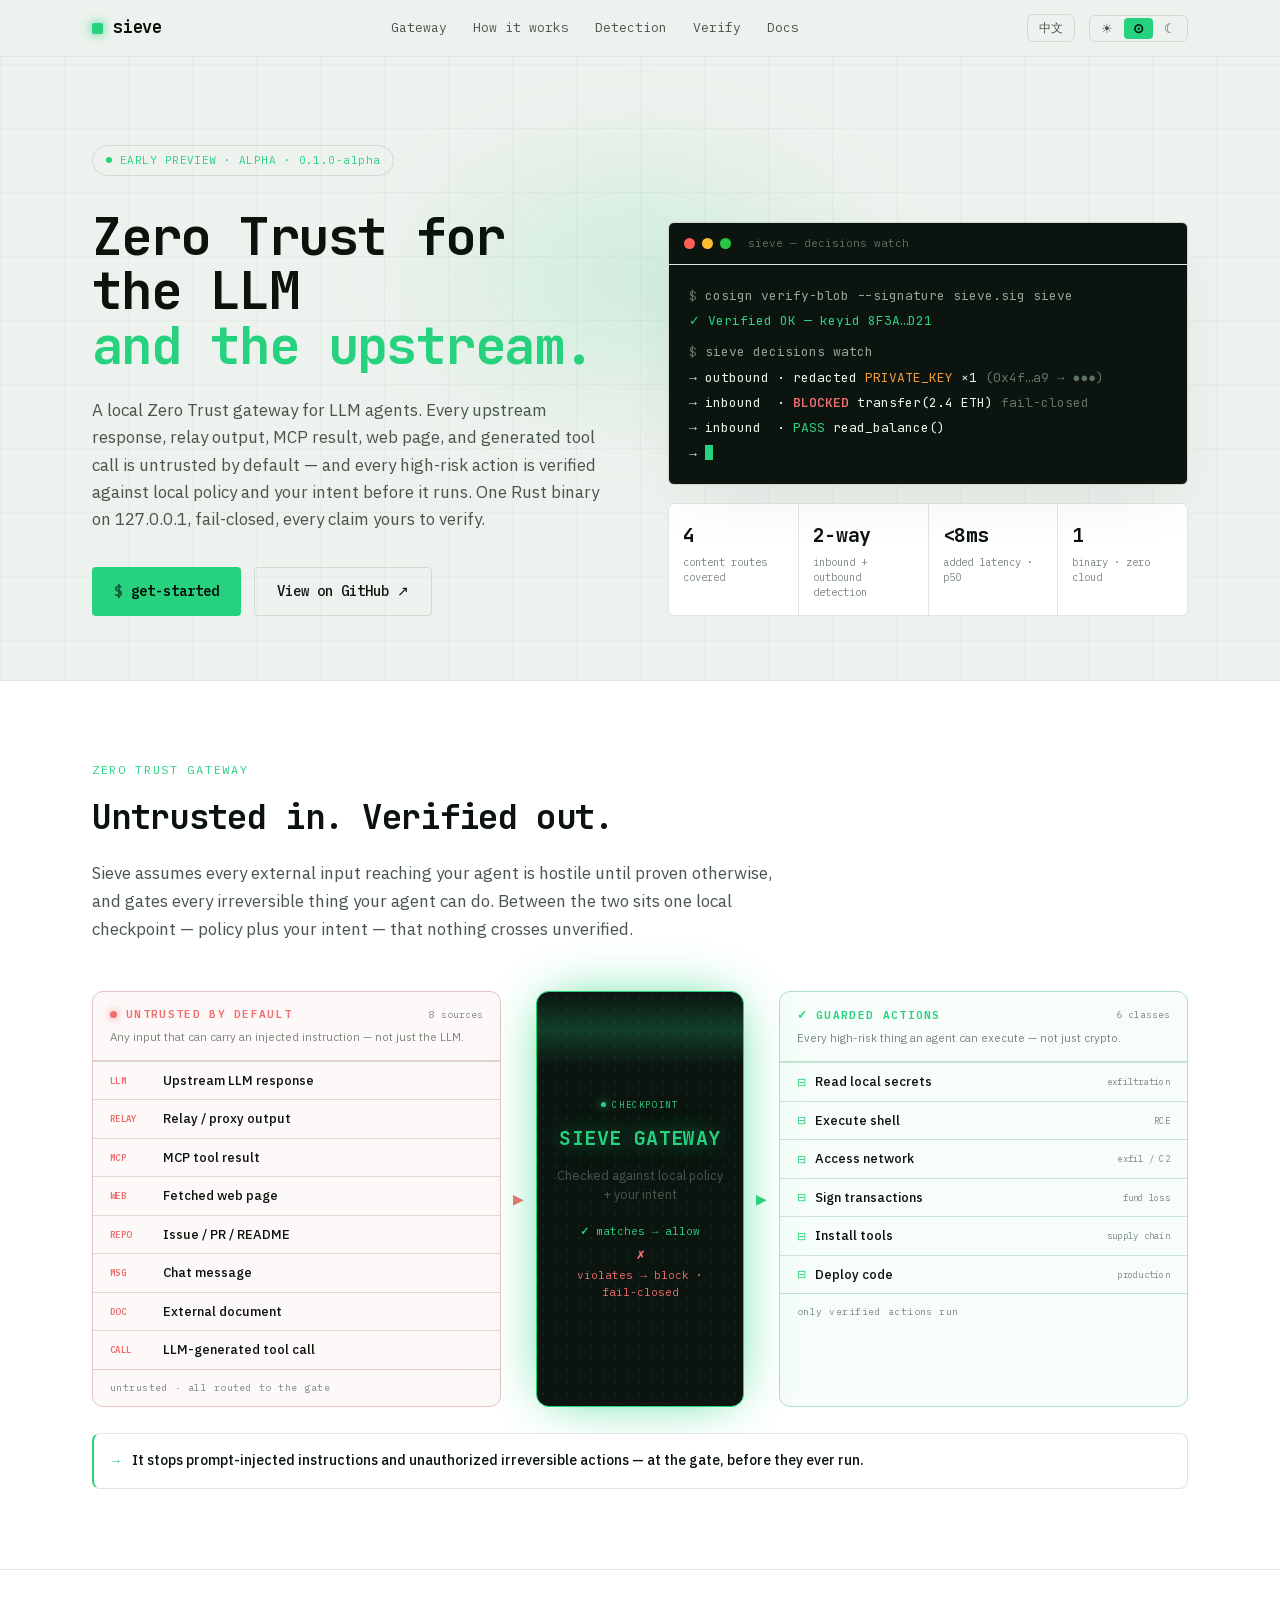
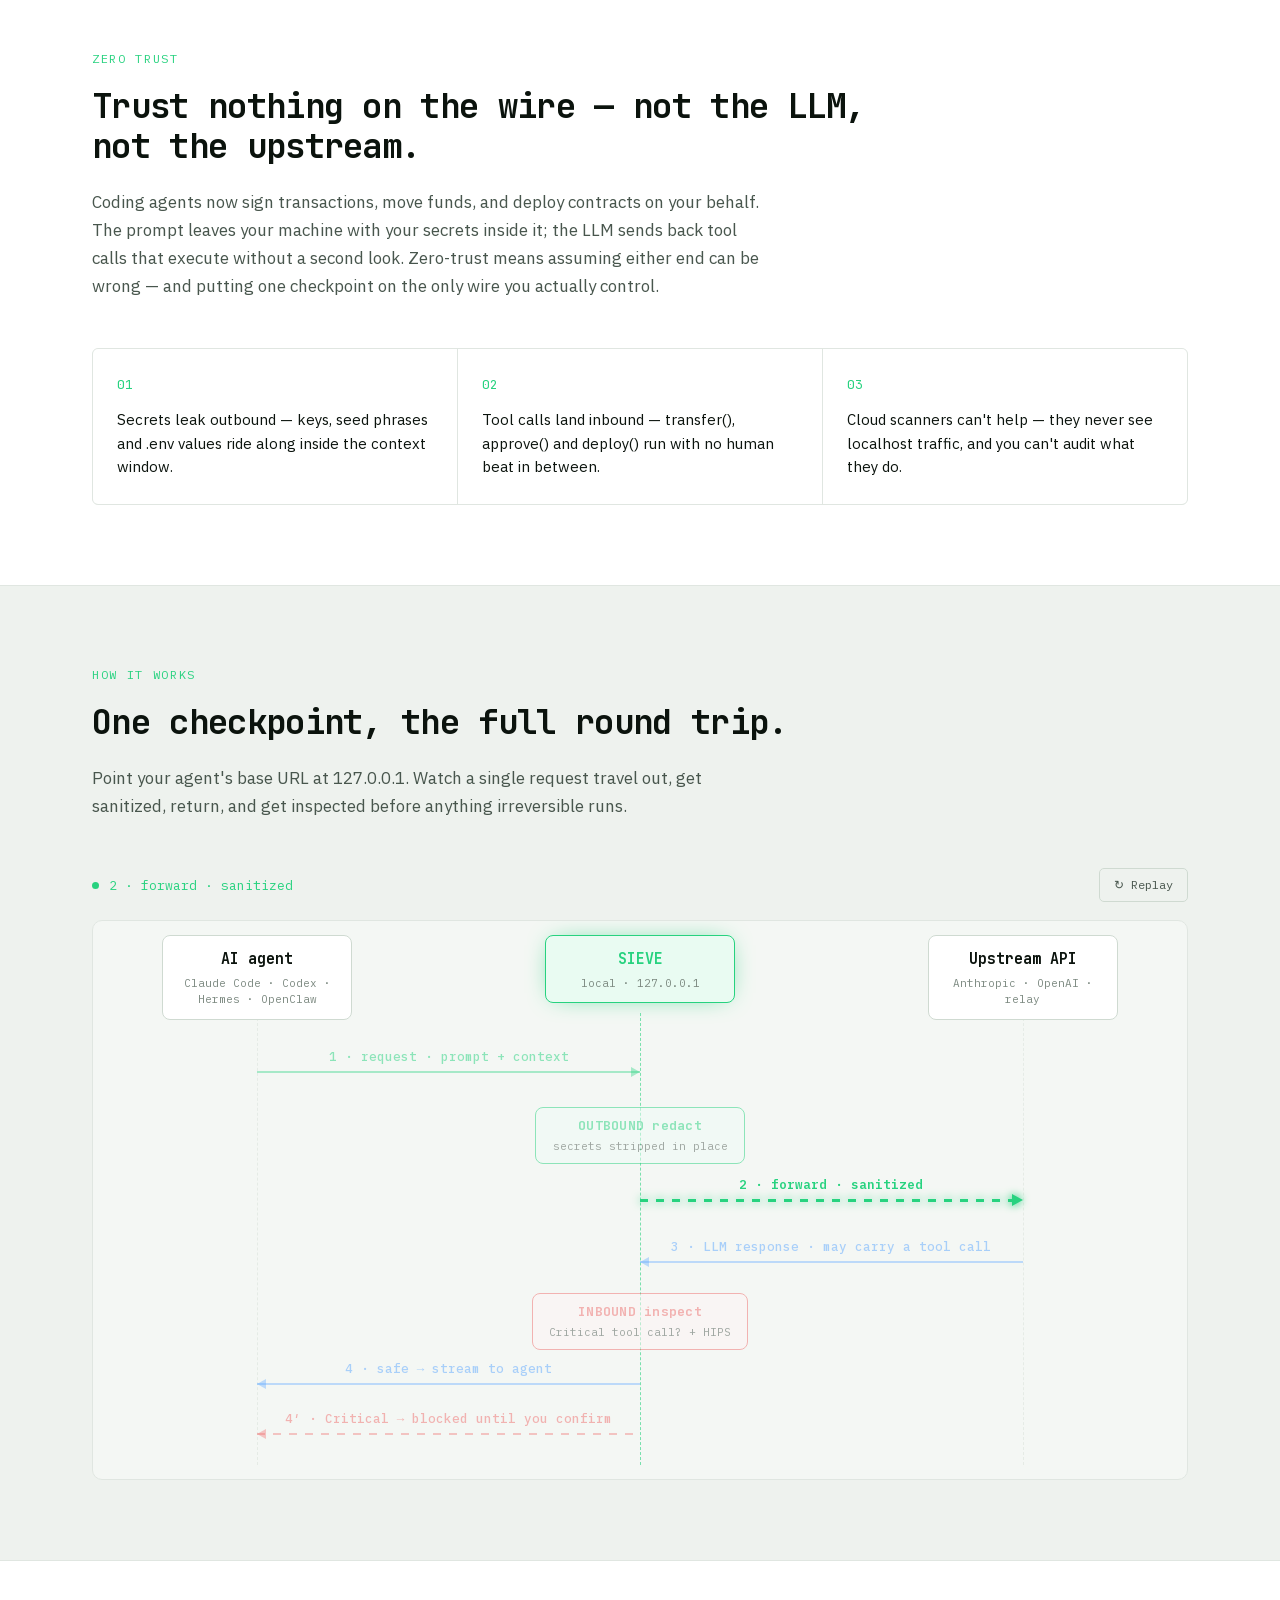
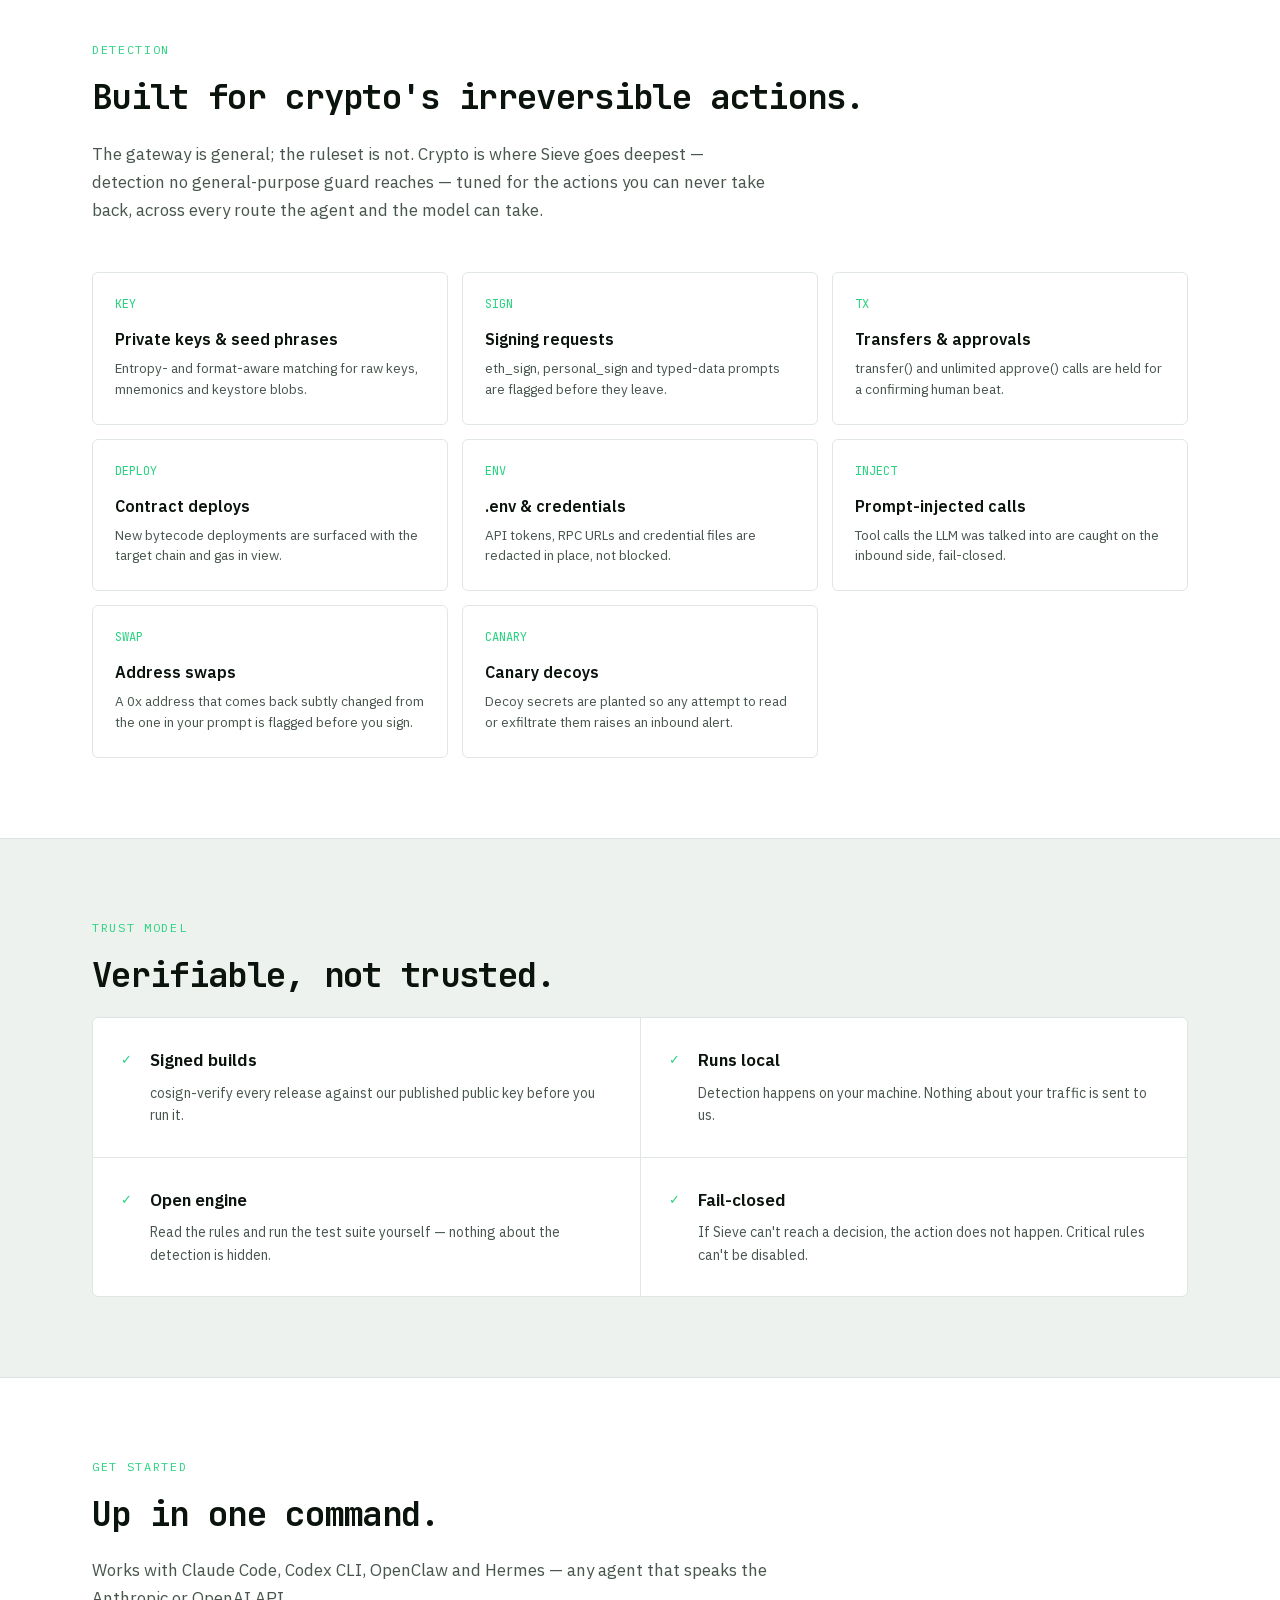
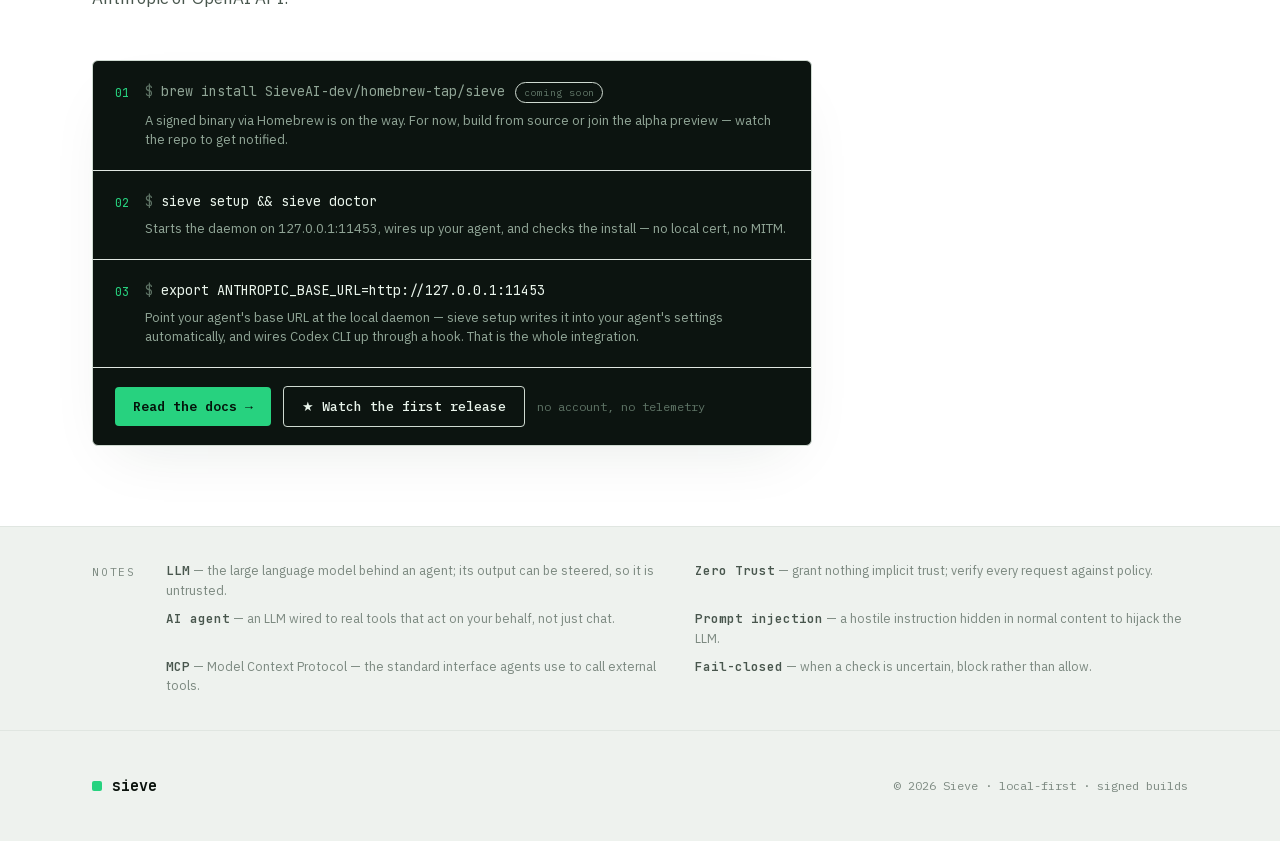
==== src/index.html @ 26414b7c "feat(seo): M1 bilingual split — en at /, zh-Hans under /zh/, hreflang cross-links - src/index.html +" ====
<!DOCTYPE html>
<html lang="en" data-theme="system" data-lang="en" data-accent="green">
<head>
  <meta charset="utf-8">
  <meta name="viewport" content="width=device-width, initial-scale=1">
  <title>Sieve — Local Security Proxy for AI Coding Agents (Claude Code, Codex)</title>
  <meta name="description" content="A local-first security gateway for Claude Code and OpenAI-compatible coding agents. One Rust binary on 127.0.0.1: private keys and seed phrases redacted outbound, dangerous tool calls blocked inbound. Fail-closed, zero cloud, open engine.">
  <link rel="canonical" href="https://sieveai.dev/">

  <!-- anti-flash: set data-theme from localStorage before CSS paints -->
  <script>
    (function () {
      try {
        var d = document.documentElement;
        d.classList.add('js');
        var th = localStorage.getItem('sieve.theme') || 'system';
        d.setAttribute('data-theme', th);
      } catch (e) { /* keep markup defaults */ }
    })();
  </script>

  <!-- Open Graph / Twitter -->
  <meta property="og:type" content="website">
  <meta property="og:site_name" content="Sieve">
  <meta property="og:url" content="https://sieveai.dev/">
  <meta property="og:title" content="Sieve — Local Security Proxy for AI Coding Agents (Claude Code, Codex)">
  <meta property="og:description" content="A local-first security gateway for Claude Code and OpenAI-compatible coding agents. One Rust binary on 127.0.0.1: private keys and seed phrases redacted outbound, dangerous tool calls blocked inbound. Fail-closed, zero cloud, open engine.">
  <meta property="og:image" content="https://sieveai.dev/assets/og.png">
  <meta property="og:image:width" content="1200">
  <meta property="og:image:height" content="630">
  <meta name="twitter:card" content="summary_large_image">

  <script type="application/ld+json">
  {
    "@context": "https://schema.org",
    "@graph": [
      {
        "@type": "SoftwareApplication",
        "name": "Sieve",
        "url": "https://sieveai.dev/",
        "operatingSystem": "macOS",
        "applicationCategory": "SecurityApplication",
        "offers": { "@type": "Offer", "price": "0", "priceCurrency": "USD" },
        "downloadUrl": "https://github.com/SieveAI-dev/sieve",
        "softwareHelp": { "@type": "CreativeWork", "url": "https://sieveai.dev/docs.html" },
        "description": "Local-first security proxy for AI coding agents: secrets redacted outbound, dangerous tool calls intercepted inbound, fail-closed.",
        "author": { "@type": "Person", "name": "Doskey Lee" }
      },
      { "@type": "WebSite", "name": "Sieve", "url": "https://sieveai.dev/" }
    ]
  }
  </script>

  <link rel="icon" href="/favicon.ico" sizes="48x48">
  <link rel="icon" type="image/svg+xml" href="/assets/favicon.svg">
  <link rel="apple-touch-icon" href="/assets/apple-touch-icon.png">
  <link rel="stylesheet" href="/assets/style.css">
  <script defer src="/assets/app.js"></script>
</head>
<body>
  <div class="bg-grid"></div>

  <div class="page" id="top">

    <!-- ============ HEADER ============ -->
    <header class="site-header">
      <div class="site-header__inner">
        <a class="brand" href="/">
          <span class="brand__dot"></span>sieve
        </a>
        <button class="nav-toggle" type="button" aria-label="Menu" aria-expanded="false">≡</button>
        <nav class="site-nav">
          <a href="#gateway"><span class="lang-en">Gateway</span><span class="lang-zh">零信任网关</span></a>
          <a href="#how"><span class="lang-en">How it works</span><span class="lang-zh">工作原理</span></a>
          <a href="#detect"><span class="lang-en">Detection</span><span class="lang-zh">检测能力</span></a>
          <a href="#verify"><span class="lang-en">Verify</span><span class="lang-zh">可验证</span></a>
          <a href="/docs.html"><span class="lang-en">Docs</span><span class="lang-zh">文档</span></a>
        </nav>
        <div class="header-right">
          <a class="lang-switch" href="/zh/" hreflang="zh-Hans" lang="zh-Hans">中文</a>
          <div data-controls></div>
        </div>
      </div>
    </header>

    <main>

      <!-- ============ HERO ============ -->
      <section class="hero">
        <div class="hero__glow"></div>

        <div class="badge">
          <span class="badge__dot"></span>
          <span class="lang-en">EARLY PREVIEW · ALPHA · 0.1.0-alpha</span>
          <span class="lang-zh">早期预览 · ALPHA · 0.1.0-alpha</span>
        </div>

        <div class="hero__main">
          <div class="hero__body">
            <h1 class="hero__title">
              <span class="lang-en">Zero Trust for the LLM<br><span class="hero__title-accent">and the upstream.</span></span>
              <span class="lang-zh">对大模型、上游，<br><span class="hero__title-accent">零信任。</span></span>
            </h1>

            <p class="hero__sub">
              <span class="lang-en">A local Zero Trust gateway for LLM agents. Every upstream response, relay output, MCP result, web page, and generated tool call is untrusted by default — and every high-risk action is verified against local policy and your intent before it runs. One Rust binary on 127.0.0.1, fail-closed, every claim yours to verify.</span>
              <span class="lang-zh">面向 LLM Agent 的本地零信任安全网关。任何来自上游 LLM、Relay、MCP、网页、Issue、聊天消息、README 或大模型生成的 Tool Call，默认都不可信；在 Agent 执行任何高危动作之前，先在本地按策略与你的意图验证。一个运行在 127.0.0.1 上的 Rust 单二进制，fail-closed，每一条声明你都能自己验证。</span>
            </p>

            <div class="cta-row">
              <a class="btn btn--primary" href="#start">
                <span class="btn__sigil">$</span>
                <span class="lang-en">get-started</span><span class="lang-zh">开始使用</span>
              </a>
              <a class="btn btn--ghost" href="https://github.com/SieveAI-dev/sieve">
                <span class="lang-en">View on GitHub ↗</span><span class="lang-zh">在 GitHub 查看 ↗</span>
              </a>
            </div>
          </div>

          <!-- RIGHT COLUMN: terminal + stats -->
          <div class="hero__aside">
            <!-- terminal proof -->
            <div class="terminal">
              <div class="terminal__bar">
                <span class="terminal__dot terminal__dot--r"></span>
                <span class="terminal__dot terminal__dot--y"></span>
                <span class="terminal__dot terminal__dot--g"></span>
                <span class="terminal__title">sieve — decisions watch</span>
              </div>
              <div class="terminal__body">
                <div><span class="t-prompt">$</span> cosign verify-blob --signature sieve.sig sieve</div>
                <div class="t-ok">✓ Verified OK — keyid 8F3A…D21</div>
                <div class="t-gap"><span class="t-prompt">$</span> sieve decisions watch</div>
                <div class="t-line">→ outbound · redacted <span class="t-warn">PRIVATE_KEY</span> ×1 <span class="t-dim">(0x4f…a9 → ●●●)</span></div>
                <div class="t-line">→ inbound&nbsp; · <span class="t-block">BLOCKED</span> transfer(2.4 ETH) <span class="t-dim">fail-closed</span></div>
                <div class="t-line">→ inbound&nbsp; · <span class="t-pass">PASS</span> read_balance()</div>
                <div class="t-line">→ <span class="cursor"></span></div>
              </div>
            </div>

            <!-- stat strip -->
            <div class="stats">
              <div class="stat">
                <div class="stat__v">4</div>
                <div class="stat__l"><span class="lang-en">content routes covered</span><span class="lang-zh">对等覆盖的内容路由</span></div>
              </div>
              <div class="stat">
                <div class="stat__v">2-way</div>
                <div class="stat__l"><span class="lang-en">inbound + outbound detection</span><span class="lang-zh">入站 + 出站双向检测</span></div>
              </div>
              <div class="stat">
                <div class="stat__v">&lt;8ms</div>
                <div class="stat__l"><span class="lang-en">added latency · p50</span><span class="lang-zh">新增延迟 · p50</span></div>
              </div>
              <div class="stat">
                <div class="stat__v">1</div>
                <div class="stat__l"><span class="lang-en">binary · zero cloud</span><span class="lang-zh">个二进制 · 零云端</span></div>
              </div>
            </div>
          </div>
        </div>
      </section>

      <!-- ============ ZERO TRUST GATEWAY ============ -->
      <section class="section section--alt" id="gateway">
        <div class="section__inner">
          <div class="kicker reveal"><span class="lang-en">ZERO TRUST GATEWAY</span><span class="lang-zh">零信任网关</span></div>
          <h2 class="h2 reveal">
            <span class="lang-en">Untrusted in. Verified out.</span>
            <span class="lang-zh">不可信进，验证后出。</span>
          </h2>
          <p class="section__lead reveal">
            <span class="lang-en">Sieve assumes every external input reaching your agent is hostile until proven otherwise, and gates every irreversible thing your agent can do. Between the two sits one local checkpoint — policy plus your intent — that nothing crosses unverified.</span>
            <span class="lang-zh">Sieve 默认抵达 Agent 的每一个外部输入都是敌意的，直到被证明无害；并为 Agent 能做的每一件不可逆的事设置闸门。两者之间，只有一个本地检查点——策略加你的意图——任何东西未经验证都无法通过。</span>
          </p>

          <!-- CONVERGING PIPELINE: untrusted sources ▶ the gate ▶ guarded actions -->
          <div class="pipe reveal">

            <!-- ① UNTRUSTED INPUTS -->
            <div class="pipe-col pipe-col--in">
              <div class="pipe-col__head">
                <div class="pipe-col__title">
                  <span class="pipe-col__dot"></span>
                  <span class="pipe-col__label"><span class="lang-en">Untrusted by default</span><span class="lang-zh">默认不可信</span></span>
                  <span class="pipe-col__count"><span class="lang-en">8 sources</span><span class="lang-zh">8 类来源</span></span>
                </div>
                <div class="pipe-col__hint"><span class="lang-en">Any input that can carry an injected instruction — not just the LLM.</span><span class="lang-zh">任何可能夹带注入指令的输入——不止是大模型。</span></div>
              </div>
              <div class="pipe-row"><span class="pipe-row__c">LLM</span><span class="pipe-row__t"><span class="lang-en">Upstream LLM response</span><span class="lang-zh">上游 LLM 响应</span></span></div>
              <div class="pipe-row"><span class="pipe-row__c">RELAY</span><span class="pipe-row__t"><span class="lang-en">Relay / proxy output</span><span class="lang-zh">Relay / 中转输出</span></span></div>
              <div class="pipe-row"><span class="pipe-row__c">MCP</span><span class="pipe-row__t"><span class="lang-en">MCP tool result</span><span class="lang-zh">MCP 工具结果</span></span></div>
              <div class="pipe-row"><span class="pipe-row__c">WEB</span><span class="pipe-row__t"><span class="lang-en">Fetched web page</span><span class="lang-zh">抓取的网页</span></span></div>
              <div class="pipe-row"><span class="pipe-row__c">REPO</span><span class="pipe-row__t"><span class="lang-en">Issue / PR / README</span><span class="lang-zh">Issue / PR / README</span></span></div>
              <div class="pipe-row"><span class="pipe-row__c">MSG</span><span class="pipe-row__t"><span class="lang-en">Chat message</span><span class="lang-zh">聊天消息</span></span></div>
              <div class="pipe-row"><span class="pipe-row__c">DOC</span><span class="pipe-row__t"><span class="lang-en">External document</span><span class="lang-zh">外部文档</span></span></div>
              <div class="pipe-row"><span class="pipe-row__c">CALL</span><span class="pipe-row__t"><span class="lang-en">LLM-generated tool call</span><span class="lang-zh">大模型生成的 Tool Call</span></span></div>
              <div class="pipe-col__flow pipe-col__flow--in"><span class="lang-en">untrusted · all routed to the gate</span><span class="lang-zh">默认不可信 · 全部送入网关</span></div>
            </div>

            <!-- ARROW (in → gate) -->
            <div class="pipe-arrow pipe-arrow--in" aria-hidden="true">▶</div>

            <!-- THE GATE -->
            <div class="pipe-gate">
              <div class="pipe-gate__dots" aria-hidden="true"></div>
              <div class="pipe-gate__scan" aria-hidden="true"></div>
              <div class="pipe-gate__inner">
                <div class="pipe-gate__checkpoint"><span class="pipe-gate__cp-dot"></span>CHECKPOINT</div>
                <div class="pipe-gate__name"><span class="lang-en">SIEVE GATEWAY</span><span class="lang-zh">SIEVE 网关</span></div>
                <div class="pipe-gate__mech"><span class="lang-en">Checked against local policy + your intent</span><span class="lang-zh">按本地策略 + 你的意图逐项校验</span></div>
                <div class="pipe-gate__verdicts">
                  <span class="pipe-gate__allow"><span class="pipe-gate__mark">✓</span><span class="lang-en">matches → allow</span><span class="lang-zh">符合 → 放行</span></span>
                  <span class="pipe-gate__block"><span class="pipe-gate__mark">✗</span><span class="lang-en">violates → block · <span style="white-space:nowrap">fail-closed</span></span><span class="lang-zh">违背 → 阻断 · <span style="white-space:nowrap">fail-closed</span></span></span>
                </div>
              </div>
            </div>

            <!-- ARROW (gate → out) -->
            <div class="pipe-arrow pipe-arrow--out" aria-hidden="true">▶</div>

            <!-- ② GUARDED ACTIONS -->
            <div class="pipe-col pipe-col--out">
              <div class="pipe-col__head">
                <div class="pipe-col__title">
                  <span class="pipe-col__check">✓</span>
                  <span class="pipe-col__label"><span class="lang-en">Guarded actions</span><span class="lang-zh">受守护的执行</span></span>
                  <span class="pipe-col__count"><span class="lang-en">6 classes</span><span class="lang-zh">6 类动作</span></span>
                </div>
                <div class="pipe-col__hint"><span class="lang-en">Every high-risk thing an agent can execute — not just crypto.</span><span class="lang-zh">Agent 能执行的一切高危动作——不止 crypto。</span></div>
              </div>
              <div class="pipe-row pipe-row--act"><span class="pipe-row__t"><span class="pipe-row__i">⊟</span><span class="lang-en">Read local secrets</span><span class="lang-zh">读取本地密钥</span></span><span class="pipe-row__r"><span class="lang-en">exfiltration</span><span class="lang-zh">数据外泄</span></span></div>
              <div class="pipe-row pipe-row--act"><span class="pipe-row__t"><span class="pipe-row__i">⊟</span><span class="lang-en">Execute shell</span><span class="lang-zh">执行 Shell</span></span><span class="pipe-row__r">RCE</span></div>
              <div class="pipe-row pipe-row--act"><span class="pipe-row__t"><span class="pipe-row__i">⊟</span><span class="lang-en">Access network</span><span class="lang-zh">访问网络</span></span><span class="pipe-row__r"><span class="lang-en">exfil / C2</span><span class="lang-zh">外泄 / C2</span></span></div>
              <div class="pipe-row pipe-row--act"><span class="pipe-row__t"><span class="pipe-row__i">⊟</span><span class="lang-en">Sign transactions</span><span class="lang-zh">签名交易</span></span><span class="pipe-row__r"><span class="lang-en">fund loss</span><span class="lang-zh">资金损失</span></span></div>
              <div class="pipe-row pipe-row--act"><span class="pipe-row__t"><span class="pipe-row__i">⊟</span><span class="lang-en">Install tools</span><span class="lang-zh">安装工具</span></span><span class="pipe-row__r"><span class="lang-en">supply chain</span><span class="lang-zh">供应链</span></span></div>
              <div class="pipe-row pipe-row--act"><span class="pipe-row__t"><span class="pipe-row__i">⊟</span><span class="lang-en">Deploy code</span><span class="lang-zh">部署代码</span></span><span class="pipe-row__r"><span class="lang-en">production</span><span class="lang-zh">生产环境</span></span></div>
              <div class="pipe-col__flow pipe-col__flow--out"><span class="lang-en">only verified actions run</span><span class="lang-zh">仅放行已验证的动作</span></div>
            </div>

          </div>

          <!-- PROBLEM SOLVED -->
          <div class="pipe-problem reveal">
            <span class="pipe-problem__sigil">→</span>
            <span class="pipe-problem__t"><span class="lang-en">It stops prompt-injected instructions and unauthorized irreversible actions — at the gate, before they ever run.</span><span class="lang-zh">在门口拦下被注入的指令与未经许可的不可逆操作——赶在它们执行之前。</span></span>
          </div>
        </div>
      </section>

      <!-- ============ PROBLEM ============ -->
      <section class="section section--alt">
        <div class="section__inner">
          <div class="kicker reveal"><span class="lang-en">ZERO TRUST</span><span class="lang-zh">零信任</span></div>
          <h2 class="h2 reveal">
            <span class="lang-en">Trust nothing on the wire — not the LLM, not the upstream.</span>
            <span class="lang-zh">链路上谁都不信——不信大模型，也不信上游。</span>
          </h2>
          <p class="section__lead reveal">
            <span class="lang-en">Coding agents now sign transactions, move funds, and deploy contracts on your behalf. The prompt leaves your machine with your secrets inside it; the LLM sends back tool calls that execute without a second look. Zero-trust means assuming either end can be wrong — and putting one checkpoint on the only wire you actually control.</span>
            <span class="lang-zh">编码 agent 如今会代替你签名交易、转移资金、部署合约。提示词带着你的密钥离开本机；大模型把工具调用发回来，未经第二眼便执行。零信任，意味着假设两端都可能出错——并在你唯一真正掌控的那条链路上，设一个检查点。</span>
          </p>
          <div class="grid-3 reveal">
            <div class="prob">
              <div class="prob__n">01</div>
              <div class="prob__t"><span class="lang-en">Secrets leak outbound — keys, seed phrases and .env values ride along inside the context window.</span><span class="lang-zh">密钥随出站泄漏——私钥、助记词、.env 值都夹在上下文窗口里一起发出。</span></div>
            </div>
            <div class="prob">
              <div class="prob__n">02</div>
              <div class="prob__t"><span class="lang-en">Tool calls land inbound — transfer(), approve() and deploy() run with no human beat in between.</span><span class="lang-zh">工具调用随入站落地——transfer()、approve()、deploy() 中间没有任何人为停顿便执行。</span></div>
            </div>
            <div class="prob">
              <div class="prob__n">03</div>
              <div class="prob__t"><span class="lang-en">Cloud scanners can't help — they never see localhost traffic, and you can't audit what they do.</span><span class="lang-zh">云端扫描器帮不上——它们看不到 localhost 流量，你也无法审计它们做了什么。</span></div>
            </div>
          </div>
        </div>
      </section>

      <!-- ============ HOW IT WORKS — interactive diagram ============ -->
      <section class="section" id="how">
        <div class="section__inner">
          <div class="kicker reveal"><span class="lang-en">HOW IT WORKS</span><span class="lang-zh">工作原理</span></div>
          <h2 class="h2 reveal">
            <span class="lang-en">One checkpoint, the full round trip.</span>
            <span class="lang-zh">一个检查点，完整往返。</span>
          </h2>
          <p class="section__lead reveal">
            <span class="lang-en">Point your agent's base URL at 127.0.0.1. Watch a single request travel out, get sanitized, return, and get inspected before anything irreversible runs.</span>
            <span class="lang-zh">把 agent 的 base URL 指向 127.0.0.1。看一次请求如何出站、被净化、返回，并在任何不可逆操作执行前被检查。</span>
          </p>
          <div class="reveal" data-how-diagram></div>
        </div>
      </section>

      <!-- ============ DETECTION ============ -->
      <section class="section section--alt" id="detect">
        <div class="section__inner">
          <div class="kicker reveal"><span class="lang-en">DETECTION</span><span class="lang-zh">检测能力</span></div>
          <h2 class="h2 reveal">
            <span class="lang-en">Built for crypto's irreversible actions.</span>
            <span class="lang-zh">为加密世界中不可逆的操作而生。</span>
          </h2>
          <p class="section__lead reveal">
            <span class="lang-en">The gateway is general; the ruleset is not. Crypto is where Sieve goes deepest — detection no general-purpose guard reaches — tuned for the actions you can never take back, across every route the agent and the model can take.</span>
            <span class="lang-zh">网关是通用的，规则集却不是。Crypto 是 Sieve 下探最深的地方——通用防护无法企及的检测——专为那些永远无法收回的操作而调校，并在 agent 与模型往来的每一条路由上对等覆盖。</span>
          </p>
          <div class="cards-3">
            <div class="detect reveal">
              <div class="detect__k">KEY</div>
              <div class="detect__t"><span class="lang-en">Private keys &amp; seed phrases</span><span class="lang-zh">私钥与助记词</span></div>
              <div class="detect__d"><span class="lang-en">Entropy- and format-aware matching for raw keys, mnemonics and keystore blobs.</span><span class="lang-zh">基于熵值与格式感知，匹配裸私钥、助记词与 keystore 数据。</span></div>
            </div>
            <div class="detect reveal">
              <div class="detect__k">SIGN</div>
              <div class="detect__t"><span class="lang-en">Signing requests</span><span class="lang-zh">签名请求</span></div>
              <div class="detect__d"><span class="lang-en">eth_sign, personal_sign and typed-data prompts are flagged before they leave.</span><span class="lang-zh">eth_sign、personal_sign 与类型化数据提示，在离开前即被标记。</span></div>
            </div>
            <div class="detect reveal">
              <div class="detect__k">TX</div>
              <div class="detect__t"><span class="lang-en">Transfers &amp; approvals</span><span class="lang-zh">转账与授权</span></div>
              <div class="detect__d"><span class="lang-en">transfer() and unlimited approve() calls are held for a confirming human beat.</span><span class="lang-zh">transfer() 与无限额 approve() 调用会被暂留，等待一次人为确认。</span></div>
            </div>
            <div class="detect reveal">
              <div class="detect__k">DEPLOY</div>
              <div class="detect__t"><span class="lang-en">Contract deploys</span><span class="lang-zh">合约部署</span></div>
              <div class="detect__d"><span class="lang-en">New bytecode deployments are surfaced with the target chain and gas in view.</span><span class="lang-zh">新字节码的部署会连同目标链与 gas 一并呈现。</span></div>
            </div>
            <div class="detect reveal">
              <div class="detect__k">ENV</div>
              <div class="detect__t"><span class="lang-en">.env &amp; credentials</span><span class="lang-zh">.env 与凭据</span></div>
              <div class="detect__d"><span class="lang-en">API tokens, RPC URLs and credential files are redacted in place, not blocked.</span><span class="lang-zh">API 令牌、RPC 地址与凭据文件就地脱敏，而非直接阻断。</span></div>
            </div>
            <div class="detect reveal">
              <div class="detect__k">INJECT</div>
              <div class="detect__t"><span class="lang-en">Prompt-injected calls</span><span class="lang-zh">注入式调用</span></div>
              <div class="detect__d"><span class="lang-en">Tool calls the LLM was talked into are caught on the inbound side, fail-closed.</span><span class="lang-zh">大模型被诱导发出的工具调用，在入站侧被捕获，fail-closed。</span></div>
            </div>
            <div class="detect reveal">
              <div class="detect__k">SWAP</div>
              <div class="detect__t"><span class="lang-en">Address swaps</span><span class="lang-zh">地址替换</span></div>
              <div class="detect__d"><span class="lang-en">A 0x address that comes back subtly changed from the one in your prompt is flagged before you sign.</span><span class="lang-zh">回传的 0x 地址若与你提示词里的那个有细微出入，会在你签名前被标记。</span></div>
            </div>
            <div class="detect reveal">
              <div class="detect__k">CANARY</div>
              <div class="detect__t"><span class="lang-en">Canary decoys</span><span class="lang-zh">诱饵告警</span></div>
              <div class="detect__d"><span class="lang-en">Decoy secrets are planted so any attempt to read or exfiltrate them raises an inbound alert.</span><span class="lang-zh">布放的诱饵凭据一旦被读取或外泄，立即触发入站告警。</span></div>
            </div>
          </div>
        </div>
      </section>

      <!-- ============ VERIFY ============ -->
      <section class="section" id="verify">
        <div class="section__inner">
          <div class="kicker reveal"><span class="lang-en">TRUST MODEL</span><span class="lang-zh">信任模型</span></div>
          <h2 class="h2 reveal">
            <span class="lang-en">Verifiable, not trusted.</span>
            <span class="lang-zh">可验证，而非仅仅信任。</span>
          </h2>
          <div class="grid-2 reveal">
            <div class="verify">
              <div class="verify__n">✓</div>
              <div>
                <div class="verify__t"><span class="lang-en">Signed builds</span><span class="lang-zh">签名构建</span></div>
                <div class="verify__d"><span class="lang-en">cosign-verify every release against our published public key before you run it.</span><span class="lang-zh">在运行前，用我们公布的公钥对每个版本执行 cosign-verify。</span></div>
              </div>
            </div>
            <div class="verify">
              <div class="verify__n">✓</div>
              <div>
                <div class="verify__t"><span class="lang-en">Runs local</span><span class="lang-zh">本地运行</span></div>
                <div class="verify__d"><span class="lang-en">Detection happens on your machine. Nothing about your traffic is sent to us.</span><span class="lang-zh">检测在你的机器上完成。你的流量不会有任何内容被发送给我们。</span></div>
              </div>
            </div>
            <div class="verify">
              <div class="verify__n">✓</div>
              <div>
                <div class="verify__t"><span class="lang-en">Open engine</span><span class="lang-zh">开放引擎</span></div>
                <div class="verify__d"><span class="lang-en">Read the rules and run the test suite yourself — nothing about the detection is hidden.</span><span class="lang-zh">阅读规则、运行测试套件，检测逻辑无任何隐藏。</span></div>
              </div>
            </div>
            <div class="verify">
              <div class="verify__n">✓</div>
              <div>
                <div class="verify__t"><span class="lang-en">Fail-closed</span><span class="lang-zh">Fail-closed</span></div>
                <div class="verify__d"><span class="lang-en">If Sieve can't reach a decision, the action does not happen. Critical rules can't be disabled.</span><span class="lang-zh">Sieve 无法做出判断时，该操作就不会发生。Critical 规则无法被关闭。</span></div>
              </div>
            </div>
          </div>
        </div>
      </section>

      <!-- ============ GET STARTED ============ -->
      <section class="section section--alt" id="start">
        <div class="section__inner">
          <div class="kicker reveal"><span class="lang-en">GET STARTED</span><span class="lang-zh">开始使用</span></div>
          <h2 class="h2 reveal">
            <span class="lang-en">Up in one command.</span>
            <span class="lang-zh">一条命令即可启动。</span>
          </h2>
          <p class="section__lead reveal">
            <span class="lang-en">Works with Claude Code, Codex CLI, OpenClaw and Hermes — any agent that speaks the Anthropic or OpenAI API.</span>
            <span class="lang-zh">支持 Claude Code、Codex CLI、OpenClaw 与 Hermes——以及任何使用 Anthropic / OpenAI 协议的 Agent。</span>
          </p>
          <div class="steps reveal">
            <div class="step">
              <div class="step__n">01</div>
              <div class="step__main">
                <div class="step__cmd step__cmd--soon"><span class="t-prompt">$ </span>brew install SieveAI-dev/homebrew-tap/sieve<span class="step__soon"><span class="lang-en">coming soon</span><span class="lang-zh">即将上线</span></span></div>
                <div class="step__note"><span class="lang-en">A signed binary via Homebrew is on the way. For now, build from source or join the alpha preview — watch the repo to get notified.</span><span class="lang-zh">经 Homebrew 分发的签名二进制即将提供。当前可从源码自编译或加入 alpha 预览 —— 关注仓库即可第一时间收到通知。</span></div>
              </div>
            </div>
            <div class="step">
              <div class="step__n">02</div>
              <div class="step__main">
                <div class="step__cmd"><span class="t-prompt">$ </span>sieve setup &amp;&amp; sieve doctor</div>
                <div class="step__note"><span class="lang-en">Starts the daemon on 127.0.0.1:11453, wires up your agent, and checks the install — no local cert, no MITM.</span><span class="lang-zh">在 127.0.0.1:11453 启动 daemon、接好你的 agent，并体检安装 —— 不装本地证书、不做 MITM。</span></div>
              </div>
            </div>
            <div class="step">
              <div class="step__n">03</div>
              <div class="step__main">
                <div class="step__cmd"><span class="t-prompt">$ </span>export ANTHROPIC_BASE_URL=http://127.0.0.1:11453</div>
                <div class="step__note"><span class="lang-en">Point your agent's base URL at the local daemon — sieve setup writes it into your agent's settings automatically, and wires Codex CLI up through a hook. That is the whole integration.</span><span class="lang-zh">把 agent 的 base URL 指向本地 daemon —— sieve setup 会自动写入 agent 配置，Codex CLI 则经由 hook 接入。集成到此为止。</span></div>
              </div>
            </div>
            <div class="steps__foot">
              <a class="btn btn--primary" href="/docs.html" style="padding:10px 18px; font-size:13px;">
                <span class="lang-en">Read the docs →</span><span class="lang-zh">阅读文档 →</span>
              </a>
              <a class="btn btn--ghost" href="https://github.com/SieveAI-dev/sieve" target="_blank" rel="noopener" style="padding:10px 18px; font-size:13px; color:var(--tt);">
                <span class="lang-en">★ Watch the first release</span><span class="lang-zh">★ 关注首个发布</span>
              </a>
              <span class="steps__foot-note"><span class="lang-en">no account, no telemetry</span><span class="lang-zh">无需账号，无遥测</span></span>
            </div>
          </div>
        </div>
      </section>

      <!-- ============ NOTES (glossary footnotes) ============ -->
      <section class="section" id="glossary">
        <div class="section__inner">
          <div class="gloss">
            <div class="gloss__kicker"><span class="lang-en">NOTES</span><span class="lang-zh">注释</span></div>
            <div class="gloss__grid">
              <div class="gloss__item">
                <span class="gloss__term">LLM</span>
                <span class="gloss__sep"> — </span>
                <span class="gloss__def"><span class="lang-en">the large language model behind an agent; its output can be steered, so it is untrusted.</span><span class="lang-zh">agent 背后的大语言模型；输出会被左右，故视为不可信。</span></span>
              </div>
              <div class="gloss__item">
                <span class="gloss__term"><span class="lang-en">Zero Trust</span><span class="lang-zh">零信任 (Zero Trust)</span></span>
                <span class="gloss__sep"> — </span>
                <span class="gloss__def"><span class="lang-en">grant nothing implicit trust; verify every request against policy.</span><span class="lang-zh">不给任何主体默认信任，按策略逐一验证每个请求。</span></span>
              </div>
              <div class="gloss__item">
                <span class="gloss__term">AI agent</span>
                <span class="gloss__sep"> — </span>
                <span class="gloss__def"><span class="lang-en">an LLM wired to real tools that act on your behalf, not just chat.</span><span class="lang-zh">接上真实工具、能代你行动的大模型，而非只会聊天。</span></span>
              </div>
              <div class="gloss__item">
                <span class="gloss__term"><span class="lang-en">Prompt injection</span><span class="lang-zh">提示词注入</span></span>
                <span class="gloss__sep"> — </span>
                <span class="gloss__def"><span class="lang-en">a hostile instruction hidden in normal content to hijack the LLM.</span><span class="lang-zh">藏进正常内容里的敌意指令，用来劫持大模型。</span></span>
              </div>
              <div class="gloss__item">
                <span class="gloss__term">MCP</span>
                <span class="gloss__sep"> — </span>
                <span class="gloss__def"><span class="lang-en">Model Context Protocol — the standard interface agents use to call external tools.</span><span class="lang-zh">模型上下文协议；agent 调用外部工具的标准接口。</span></span>
              </div>
              <div class="gloss__item">
                <span class="gloss__term">Fail-closed</span>
                <span class="gloss__sep"> — </span>
                <span class="gloss__def"><span class="lang-en">when a check is uncertain, block rather than allow.</span><span class="lang-zh">校验不确定时一律阻断，而非放行。</span></span>
              </div>
            </div>
          </div>
        </div>
      </section>
    </main>

    <!-- ============ FOOTER ============ -->
    <footer class="site-footer">
      <div class="site-footer__inner">
        <a class="site-footer__brand" href="/">
          <span class="brand__dot"></span>sieve
        </a>
        <div class="site-footer__meta">
          <span class="lang-en">© 2026 Sieve · local-first · signed builds</span>
          <span class="lang-zh">© 2026 Sieve · 本地优先 · 签名构建</span>
        </div>
      </div>
    </footer>
  </div>
</body>
</html>
---- assets/style.css ----
/* ==========================================================================
   Sieve — shared design system
   Ported from the Claude Design .dc sources (Sieve.dc.html / Sieve Docs.dc.html).
   Self-hosted fonts only. Zero external dependencies / no http(s) links.
   ========================================================================== */

/* ---------------------------------------------------------------------------
   @font-face  (11 self-hosted woff2, font-display:swap)
   --------------------------------------------------------------------------- */
@font-face { font-family:'JetBrains Mono'; font-style:normal; font-weight:400; font-display:swap; src:url('./fonts/jetbrains-mono-400.woff2') format('woff2'); }
@font-face { font-family:'JetBrains Mono'; font-style:normal; font-weight:500; font-display:swap; src:url('./fonts/jetbrains-mono-500.woff2') format('woff2'); }
@font-face { font-family:'JetBrains Mono'; font-style:normal; font-weight:600; font-display:swap; src:url('./fonts/jetbrains-mono-600.woff2') format('woff2'); }
@font-face { font-family:'JetBrains Mono'; font-style:normal; font-weight:700; font-display:swap; src:url('./fonts/jetbrains-mono-700.woff2') format('woff2'); }

@font-face { font-family:'IBM Plex Sans'; font-style:normal; font-weight:400; font-display:swap; src:url('./fonts/ibm-plex-sans-400.woff2') format('woff2'); }
@font-face { font-family:'IBM Plex Sans'; font-style:normal; font-weight:500; font-display:swap; src:url('./fonts/ibm-plex-sans-500.woff2') format('woff2'); }
@font-face { font-family:'IBM Plex Sans'; font-style:normal; font-weight:600; font-display:swap; src:url('./fonts/ibm-plex-sans-600.woff2') format('woff2'); }
@font-face { font-family:'IBM Plex Sans'; font-style:normal; font-weight:700; font-display:swap; src:url('./fonts/ibm-plex-sans-700.woff2') format('woff2'); }

@font-face { font-family:'IBM Plex Mono'; font-style:normal; font-weight:400; font-display:swap; src:url('./fonts/ibm-plex-mono-400.woff2') format('woff2'); }
@font-face { font-family:'IBM Plex Mono'; font-style:normal; font-weight:500; font-display:swap; src:url('./fonts/ibm-plex-mono-500.woff2') format('woff2'); }
@font-face { font-family:'IBM Plex Mono'; font-style:normal; font-weight:600; font-display:swap; src:url('./fonts/ibm-plex-mono-600.woff2') format('woff2'); }

/* ---------------------------------------------------------------------------
   Font-family aliases  (CJK fallbacks appended; CN has no matching glyphs)
   --------------------------------------------------------------------------- */
:root {
  --ff-display: 'JetBrains Mono', 'PingFang SC', 'Microsoft YaHei', monospace;  /* headings / brand / code */
  --ff-body:    'IBM Plex Sans', 'PingFang SC', 'Microsoft YaHei', sans-serif;  /* body copy */
  --ff-mono:    'IBM Plex Mono', 'PingFang SC', 'Microsoft YaHei', monospace;   /* labels / nav / mono UI */
}

/* ---------------------------------------------------------------------------
   Theme tokens  (mounted on <html data-theme=...>; default = system/dark)
   Sequence-diagram colors: GREEN=var(--accent), BLUE=#5fa8ff, RED=#ef6f6f
   --------------------------------------------------------------------------- */
html,
html[data-theme="dark"],
html[data-theme="system"] {
  --bg:#070b08; --bg2:#0a100c; --surface:#0c1410; --surface2:#0e1813;
  --border:#17251b; --border2:#243a2b;
  --text:#e9f4eb; --text2:#90a596; --text3:#5f7466;
  --shadow:rgba(0,0,0,.45); --grid:rgba(255,255,255,.025); --term:#0b120d;
  --tt:#e9f4eb; --tt2:#90a596; --tt3:#5f7466;
  --seq-blue:#5fa8ff; --seq-red:#ef6f6f; --warn:#ef9a3d;
}
html[data-theme="light"] {
  --bg:#eef2ee; --bg2:#ffffff; --surface:#ffffff; --surface2:#f4f7f4;
  --border:#e0e6e1; --border2:#cfdad1;
  --text:#0b130d; --text2:#48564d; --text3:#7c8980;
  --shadow:rgba(20,45,28,.10); --grid:rgba(0,40,15,.03); --term:#0c1410;
  --tt:#e9f4eb; --tt2:#90a596; --tt3:#5f7466;
  --seq-blue:#5fa8ff; --seq-red:#ef6f6f; --warn:#ef9a3d;
}
@media (prefers-color-scheme: light) {
  html[data-theme="system"] {
    --bg:#eef2ee; --bg2:#ffffff; --surface:#ffffff; --surface2:#f4f7f4;
    --border:#e0e6e1; --border2:#cfdad1;
    --text:#0b130d; --text2:#48564d; --text3:#7c8980;
    --shadow:rgba(20,45,28,.10); --grid:rgba(0,40,15,.03); --term:#0c1410;
  }
}

/* ---------------------------------------------------------------------------
   Accent tokens
   --------------------------------------------------------------------------- */
html,
html[data-accent="green"]  { --accent:#27d27f; --accent-fg:#04130a; }
html[data-accent="indigo"] { --accent:#5b6cf0; --accent-fg:#ffffff; }
html[data-accent="amber"]  { --accent:#ef9a3d; --accent-fg:#1c1206; }
html[data-accent="violet"] { --accent:#8b5cf6; --accent-fg:#ffffff; }

/* ---------------------------------------------------------------------------
   Base / reset / typography
   --------------------------------------------------------------------------- */
*, *::before, *::after { box-sizing:border-box; }

html { scroll-behavior:smooth; -webkit-text-size-adjust:100%; }
@media (prefers-reduced-motion: reduce) { html { scroll-behavior:auto; } }

body {
  margin:0;
  min-height:100vh;
  position:relative;
  font-family:var(--ff-body);
  font-size:16px;
  line-height:1.5;
  background:var(--bg);
  color:var(--text);
  -webkit-font-smoothing:antialiased;
  -moz-osx-font-smoothing:grayscale;
  text-rendering:optimizeLegibility;
}

a { color:inherit; text-decoration:none; }
img, svg { display:block; max-width:100%; }
h1, h2, h3, h4, p { margin:0; }
button { font:inherit; }

::selection { background:var(--accent); color:var(--accent-fg); }

a:focus-visible,
button:focus-visible {
  outline:2px solid var(--accent); outline-offset:3px; border-radius:4px;
}

/* backdrop grid (fixed, behind everything) */
.bg-grid {
  position:fixed; inset:0; pointer-events:none; z-index:0;
  background-image:
    linear-gradient(var(--grid) 1px, transparent 1px),
    linear-gradient(90deg, var(--grid) 1px, transparent 1px);
  background-size:64px 64px;
}

/* page content sits above the grid */
.page { position:relative; z-index:1; }

/* shared content wrapper */
.wrap { max-width:1160px; margin:0 auto; padding:0 32px; }

/* ---------------------------------------------------------------------------
   Header / nav / controls
   --------------------------------------------------------------------------- */
.site-header {
  position:sticky; top:0; z-index:40;
  backdrop-filter:blur(12px); -webkit-backdrop-filter:blur(12px);
  background:color-mix(in srgb, var(--bg) 82%, transparent);
  border-bottom:1px solid var(--border);
}
.site-header__inner {
  max-width:1160px; margin:0 auto; padding:14px 32px;
  display:flex; align-items:center; justify-content:space-between; gap:24px;
}

.brand {
  display:flex; align-items:center; gap:10px;
  font-family:var(--ff-display); font-size:17px; font-weight:700;
  letter-spacing:-.01em; color:var(--text);
}
.brand__dot {
  width:11px; height:11px; flex:none;
  background:var(--accent); border-radius:2px;
  box-shadow:0 0 12px var(--accent);
}
.brand__suffix { color:var(--text3); font-weight:400; }

.site-nav {
  display:flex; align-items:center; gap:26px;
  font-family:var(--ff-mono); font-size:13px; color:var(--text2);
}
.site-nav a { transition:color .15s; }
.site-nav a:hover { color:var(--text); }

.header-right { display:flex; align-items:center; gap:14px; }

/* segmented controls (built by app.js into [data-controls]) */
.controls { display:flex; align-items:center; gap:10px; }
.seg {
  display:flex; align-items:center; gap:2px;
  border:1px solid var(--border2); border-radius:6px; padding:2px;
}
.seg__btn {
  cursor:pointer; font-family:var(--ff-mono); font-size:12px;
  padding:5px 10px; border-radius:4px; line-height:1;
  transition:all .15s; color:var(--text2);
  background:transparent; font-weight:400;
  border:none; -webkit-appearance:none; appearance:none;
}
.seg__btn--icon { font-size:13px; padding:4px 9px; }
.seg__btn.is-active { color:var(--accent-fg); background:var(--accent); font-weight:600; }

/* language switch — a plain link to the other language version (SEO: no JS toggle) */
.lang-switch {
  font-family:var(--ff-mono); font-size:12px; line-height:1;
  padding:7px 11px; border:1px solid var(--border2); border-radius:6px;
  color:var(--text2); text-decoration:none; transition:all .15s;
}
.lang-switch:hover { color:var(--text); border-color:var(--accent); }

/* mobile menu toggle (hidden on desktop) */
.nav-toggle {
  display:none; cursor:pointer;
  font-family:var(--ff-mono); font-size:18px; line-height:1;
  color:var(--text); background:transparent;
  border:1px solid var(--border2); border-radius:6px;
  padding:6px 11px; -webkit-appearance:none; appearance:none;
}

/* ---------------------------------------------------------------------------
   Section scaffolding
   --------------------------------------------------------------------------- */
.section { border-top:1px solid var(--border); }
.section--alt { background:var(--bg2); }
.section__inner { max-width:1160px; margin:0 auto; padding:80px 32px; }

.kicker {
  font-family:var(--ff-mono); font-size:12px; letter-spacing:.14em;
  color:var(--accent); margin-bottom:18px;
}
.h2 {
  font-family:var(--ff-display); font-size:34px; line-height:1.18;
  font-weight:700; letter-spacing:-.02em; margin:0 0 22px; max-width:780px;
}
.section__lead {
  font-size:17px; line-height:1.65; color:var(--text2);
  max-width:680px; margin:0 0 48px;
}

/* ---------------------------------------------------------------------------
   Hero
   --------------------------------------------------------------------------- */
.hero { position:relative; max-width:1160px; margin:0 auto; padding:88px 32px 64px; overflow-x:clip; }
.hero__glow {
  position:absolute; top:40px; left:50%; transform:translateX(-50%);
  width:560px; height:360px; pointer-events:none; filter:blur(30px);
  background:radial-gradient(ellipse at center, color-mix(in srgb, var(--accent) 16%, transparent), transparent 70%);
}
.hero__main {
  position:relative; display:grid; grid-template-columns:1fr 1fr;
  gap:56px; align-items:end;
}
.hero__body { position:relative; min-width:0; }
.hero__aside { display:flex; flex-direction:column; gap:18px; min-width:0; }

.badge {
  position:relative;
  display:inline-flex; align-items:center; gap:8px;
  font-family:var(--ff-mono); font-size:11px; letter-spacing:.04em;
  color:var(--accent); border:1px solid var(--border2);
  border-radius:999px; padding:6px 13px; margin-bottom:34px;
}
.badge__dot {
  width:6px; height:6px; border-radius:50%; background:var(--accent);
  animation:pulse 1.8s infinite;
}

.hero__title {
  font-family:var(--ff-display); font-size:52px; line-height:1.05;
  margin:0 0 24px; font-weight:700; letter-spacing:-.03em;
}
.hero__title-accent { color:var(--accent); }
.hero__sub {
  font-size:17px; line-height:1.6; color:var(--text2);
  margin:0 0 34px;
}

.cta-row { display:flex; gap:13px; flex-wrap:wrap; }
.btn {
  font-family:var(--ff-mono); font-size:14px; font-weight:500;
  padding:13px 22px; border-radius:4px;
  display:inline-flex; align-items:center; gap:9px;
  transition:filter .15s, border-color .15s, color .15s;
  cursor:pointer;
}
.btn--primary { font-weight:600; color:var(--accent-fg); background:var(--accent); }
.btn--primary:hover { filter:brightness(1.06); }
.btn--primary .btn__sigil { opacity:.6; }
.btn--ghost { color:var(--text); border:1px solid var(--border2); }
.btn--ghost:hover { border-color:var(--accent); color:var(--accent); }

/* ---------------------------------------------------------------------------
   Terminal block (hero proof + get-started)
   --------------------------------------------------------------------------- */
.terminal {
  position:relative; max-width:680px;
  background:var(--term); border:1px solid var(--border2); border-radius:6px;
  box-shadow:0 24px 60px -20px var(--shadow); overflow:hidden;
}
.terminal__bar {
  display:flex; align-items:center; gap:7px;
  padding:12px 15px; border-bottom:1px solid var(--border);
}
.terminal__dot { width:11px; height:11px; border-radius:50%; flex:none; }
.terminal__dot--r { background:#ff5f57; }
.terminal__dot--y { background:#febc2e; }
.terminal__dot--g { background:#28c840; }
.terminal__title {
  margin-left:10px; font-family:var(--ff-mono); font-size:11px; color:var(--tt3);
}
.terminal__body {
  padding:18px 20px;
  font-family:var(--ff-display); font-size:13px; line-height:1.95; color:var(--tt2);
}
.terminal__body .t-line { color:var(--tt); }
.t-prompt { color:var(--tt3); }
.t-ok, .t-pass { color:var(--accent); }
.t-warn { color:var(--warn); }
.t-block { color:var(--seq-red); font-weight:600; }
.t-dim { color:var(--tt3); }
.t-gap { margin-top:6px; }
.cursor {
  display:inline-block; width:8px; height:15px; vertical-align:-2px;
  background:var(--accent); animation:blink 1.1s step-end infinite;
}

/* ---------------------------------------------------------------------------
   Stat strip (hero)
   --------------------------------------------------------------------------- */
.stats {
  display:grid; grid-template-columns:repeat(4,1fr); gap:1px;
  background:var(--border); border:1px solid var(--border); border-radius:6px;
  overflow:hidden;
}
.stat { background:var(--surface); padding:16px 14px; }
.stat__v {
  font-family:var(--ff-display); font-size:20px; font-weight:700;
  color:var(--text); letter-spacing:-.02em;
}
.stat__l {
  font-family:var(--ff-mono); font-size:10.5px; color:var(--text3);
  margin-top:5px; line-height:1.4;
}

/* Hero stacks to a single column on narrow viewports: copy first, then the
   terminal + stats aside beneath it. */
@media (max-width: 880px) {
  .hero__main { grid-template-columns:1fr; gap:36px; align-items:stretch; }
  .terminal { max-width:none; }
}

/* ---------------------------------------------------------------------------
   Zero Trust Gateway — converging pipeline
   (untrusted inputs ▶ glowing SIEVE gate ▶ guarded actions)
   Ported from the .dc design (.s-pipe / .s-gate / scanY); inline colors mapped
   to site tokens, the danger red mapped to --seq-red (#ef6f6f).
   --------------------------------------------------------------------------- */
.pipe { display:flex; align-items:stretch; gap:0; }

/* input / action columns ------------------------------------------------- */
.pipe-col {
  flex:1; min-width:0; overflow:hidden;
  border:1px solid var(--border); border-radius:11px; background:var(--surface);
}
.pipe-col--in {
  border-color:color-mix(in srgb, var(--seq-red) 30%, var(--border));
  background:color-mix(in srgb, var(--seq-red) 4%, var(--surface));
}
.pipe-col--out {
  border-color:color-mix(in srgb, var(--accent) 30%, var(--border));
  background:color-mix(in srgb, var(--accent) 4%, var(--surface));
}

.pipe-col__head { padding:14px 17px; border-bottom:1px solid var(--border); }
.pipe-col--in  .pipe-col__head { border-bottom-color:color-mix(in srgb, var(--seq-red) 22%, var(--border)); }
.pipe-col--out .pipe-col__head { border-bottom-color:color-mix(in srgb, var(--accent) 22%, var(--border)); }

.pipe-col__title { display:flex; align-items:center; gap:9px; margin-bottom:6px; }
.pipe-col__dot {
  flex:none; width:7px; height:7px; border-radius:50%;
  background:var(--seq-red); box-shadow:0 0 9px var(--seq-red);
  animation:pulse 1.6s infinite;
}
.pipe-col__check { flex:none; font-family:var(--ff-display); font-size:12px; font-weight:700; color:var(--accent); }
.pipe-col__label {
  flex:1; min-width:0;
  font-family:var(--ff-mono); font-size:11px; letter-spacing:.12em;
  text-transform:uppercase; font-weight:600;
}
.pipe-col--in  .pipe-col__label { color:var(--seq-red); }
.pipe-col--out .pipe-col__label { color:var(--accent); }
.pipe-col__count {
  flex:none; font-family:var(--ff-mono); font-size:9.5px;
  color:var(--text3); white-space:nowrap;
}
.pipe-col__hint { font-size:11.5px; line-height:1.45; color:var(--text3); }

.pipe-row {
  display:flex; align-items:center; gap:11px;
  padding:9px 17px; border-top:1px solid var(--border); transition:background .15s;
}
.pipe-col--in  .pipe-row { border-top-color:color-mix(in srgb, var(--seq-red) 11%, var(--border)); }
.pipe-col--out .pipe-row { border-top-color:color-mix(in srgb, var(--accent) 11%, var(--border)); }
.pipe-col--in  .pipe-row:hover { background:color-mix(in srgb, var(--seq-red) 8%, transparent); }
.pipe-col--out .pipe-row:hover { background:color-mix(in srgb, var(--accent) 8%, transparent); }

.pipe-row__c {
  flex:none; width:42px;
  font-family:var(--ff-mono); font-size:9px; font-weight:600; letter-spacing:.03em;
  color:var(--seq-red);
}
.pipe-row__t {
  flex:1; min-width:0; font-size:13px; color:var(--text); font-weight:500;
}
.pipe-row--act .pipe-row__t {
  display:flex; align-items:center; gap:9px;
  white-space:nowrap; overflow:hidden; text-overflow:ellipsis;
}
.pipe-row__i { flex:none; font-family:var(--ff-display); font-size:11px; color:var(--accent); }
.pipe-row__r {
  flex:none; font-family:var(--ff-mono); font-size:9px; letter-spacing:.03em; color:var(--text3);
}

.pipe-col__flow {
  padding:11px 17px; border-top:1px solid var(--border);
  font-family:var(--ff-mono); font-size:9.5px; letter-spacing:.05em; color:var(--text3);
}
.pipe-col__flow--in  { border-top-color:color-mix(in srgb, var(--seq-red) 20%, var(--border)); }
.pipe-col__flow--out { border-top-color:color-mix(in srgb, var(--accent) 20%, var(--border)); }

/* converging arrows ------------------------------------------------------ */
.pipe-arrow {
  flex:none; display:flex; align-items:center; justify-content:center;
  padding:0 12px; font-size:14px;
}
.pipe-arrow--in  { color:var(--seq-red); }
.pipe-arrow--out { color:var(--accent); }

/* the glowing gate ------------------------------------------------------- */
.pipe-gate {
  flex:none; width:208px; position:relative; overflow:hidden;
  border:1px solid var(--accent); border-radius:13px; background:var(--term);
  box-shadow:0 0 52px -14px var(--accent);
  display:flex; flex-direction:column;
}
.pipe-gate__dots {
  position:absolute; inset:0; pointer-events:none; opacity:.26;
  background-image:radial-gradient(color-mix(in srgb, var(--accent) 40%, transparent) 1px, transparent 1.4px);
  background-size:12px 12px;
}
.pipe-gate__scan {
  position:absolute; left:0; right:0; height:18%; pointer-events:none;
  background:linear-gradient(180deg, transparent, color-mix(in srgb, var(--accent) 22%, transparent), transparent);
  animation:scanY 2.8s linear infinite;
}
.pipe-gate__inner {
  position:relative; flex:1;
  display:flex; flex-direction:column; align-items:center; justify-content:center;
  text-align:center; gap:16px; padding:26px 20px;
}
.pipe-gate__checkpoint {
  display:inline-flex; align-items:center; gap:6px;
  font-family:var(--ff-mono); font-size:9px; letter-spacing:.18em; color:var(--accent);
}
.pipe-gate__cp-dot {
  width:5px; height:5px; border-radius:50%;
  background:var(--accent); box-shadow:0 0 8px var(--accent);
  animation:pulse 1.6s infinite;
}
.pipe-gate__name {
  font-family:var(--ff-display); font-size:20px; line-height:1.12; font-weight:700;
  color:var(--accent); letter-spacing:.02em; white-space:normal;
  text-shadow:0 0 22px color-mix(in srgb, var(--accent) 65%, transparent);
}
.pipe-gate__mech { font-size:12.5px; line-height:1.5; color:var(--text2); }
.pipe-gate__verdicts {
  display:flex; flex-direction:column; gap:7px; align-items:stretch; padding-top:4px;
}
.pipe-gate__allow,
.pipe-gate__block {
  display:flex; flex-wrap:wrap; align-items:center; justify-content:center; gap:4px 7px;
  font-family:var(--ff-mono); font-size:11px; line-height:1.5; white-space:normal;
}
.pipe-gate__allow { color:var(--accent); }
.pipe-gate__block { color:var(--seq-red); }
.pipe-gate__mark { font-weight:700; }

/* problem-solved closing strip ------------------------------------------- */
.pipe-problem {
  margin-top:26px; display:flex; align-items:flex-start; gap:12px;
  padding:16px 18px; background:var(--surface);
  border:1px solid var(--border); border-left:2px solid var(--accent); border-radius:8px;
}
.pipe-problem__sigil {
  flex:none; font-family:var(--ff-display); font-size:13px; color:var(--accent); padding-top:1px;
}
.pipe-problem__t { font-size:14px; line-height:1.55; color:var(--text); font-weight:500; }

/* Narrow viewports keep the pipeline HORIZONTAL (design's mobile stacks it
   vertically; per requirement we compress in place instead of column-stacking). */
@media (max-width: 760px) {
  .pipe-gate { width:138px; }
  .pipe-gate__inner { gap:11px; padding:20px 10px; }
  .pipe-gate__name { font-size:15px; }
  .pipe-gate__mech { font-size:11px; }
  .pipe-gate__allow, .pipe-gate__block { font-size:10px; gap:5px; white-space:normal; }
  .pipe-arrow { padding:0 6px; font-size:12px; }
  .pipe-col__head { padding:11px 12px; }
  .pipe-col__title { gap:6px; }
  .pipe-col__count { display:none; }
  .pipe-col__hint { font-size:10.5px; }
  .pipe-col__label { font-size:10px; letter-spacing:.07em; }
  .pipe-row { padding:8px 12px; gap:8px; }
  .pipe-row__c { width:34px; font-size:8.5px; }
  .pipe-row__t { font-size:12px; }
  .pipe-row--act .pipe-row__t { gap:7px; }
  .pipe-row__r { display:none; }
  .pipe-col__flow { font-size:8.5px; padding:9px 12px; }
}
@media (max-width: 440px) {
  .pipe-gate { width:84px; }
  .pipe-gate__inner { gap:8px; padding:14px 5px; }
  .pipe-gate__checkpoint { font-size:8px; letter-spacing:.1em; gap:4px; }
  .pipe-gate__name { font-size:11.5px; }
  .pipe-gate__mech { display:none; }
  .pipe-gate__allow, .pipe-gate__block { font-size:8.5px; gap:4px; }
  .pipe-arrow { padding:0 3px; font-size:10px; }
  .pipe-col__head { padding:9px 8px; }
  .pipe-col__hint { display:none; }
  .pipe-col__label { font-size:8.5px; letter-spacing:.04em; }
  .pipe-row { padding:7px 8px; gap:6px; }
  .pipe-row__c { display:none; }
  .pipe-row__t { font-size:10.5px; line-height:1.35; }
  .pipe-row--act .pipe-row__t { white-space:normal; }
  .pipe-row__i { font-size:9.5px; }
  .pipe-col__flow { display:none; }
}

/* ---------------------------------------------------------------------------
   Problem cards (3-up)
   --------------------------------------------------------------------------- */
.grid-3 {
  display:grid; grid-template-columns:repeat(3,1fr); gap:1px;
  background:var(--border); border:1px solid var(--border); border-radius:6px; overflow:hidden;
}
.prob { background:var(--surface); padding:26px 24px; }
.prob__n { font-family:var(--ff-display); font-size:13px; color:var(--accent); margin-bottom:14px; }
.prob__t { font-size:15px; line-height:1.55; color:var(--text); }

/* ---------------------------------------------------------------------------
   How it works — sequence diagram (rendered by app.js into [data-how-diagram])
   --------------------------------------------------------------------------- */
.diagram__bar {
  display:flex; align-items:center; justify-content:space-between;
  margin-bottom:18px; gap:16px; flex-wrap:wrap;
}
.diagram__caption { display:flex; align-items:center; gap:10px; min-height:20px; }
.diagram__caption-dot {
  width:7px; height:7px; border-radius:50%; flex:none;
  background:var(--accent); transition:background .35s;
}
.diagram__caption-text {
  font-family:var(--ff-mono); font-size:13px; color:var(--accent); transition:color .35s;
}
.diagram__replay {
  cursor:pointer; font-family:var(--ff-mono); font-size:12px; color:var(--text2);
  background:none; border:1px solid var(--border2); border-radius:5px; padding:7px 14px;
  transition:color .15s, border-color .15s;
}
.diagram__replay:hover { color:var(--accent); border-color:var(--accent); }
.diagram__stage {
  position:relative; height:560px;
  background:var(--surface2); border:1px solid var(--border); border-radius:10px;
  overflow:hidden;
}

.seq-node {
  position:absolute; top:14px; width:190px;
  transform:translateX(-50%);
  border:1px solid var(--border2); border-radius:8px;
  padding:12px 10px 11px; text-align:center; background:var(--surface);
  transition:border-color .35s, box-shadow .35s, background .35s;
}
.seq-node.is-hot {
  border-color:var(--accent);
  background:color-mix(in srgb, var(--accent) 10%, var(--surface));
  box-shadow:0 0 26px -10px var(--accent);
}
.seq-node__t { font-family:var(--ff-display); font-size:15px; font-weight:700; color:var(--text); }
.seq-node.is-hot .seq-node__t { color:var(--accent); }
.seq-node__s { font-family:var(--ff-mono); font-size:11px; color:var(--text3); margin-top:4px; }

.seq-lifeline {
  position:absolute; top:92px; height:452px;
  border-left:1px dashed var(--border2); opacity:.4;
}
.seq-lifeline.is-hot { border-left-color:var(--accent); opacity:.6; }

.seq-arrow {
  position:absolute; height:2px; opacity:.38;
  background:var(--arrow-color);
  background-size:16px 2px;
  transition:opacity .35s ease, height .2s ease, filter .35s ease;
}
.seq-arrow.is-dashed {
  background:repeating-linear-gradient(90deg, var(--arrow-color) 0 8px, transparent 8px 16px);
  background-size:16px 2px;
}
.seq-arrow.is-active {
  opacity:1; height:3px; background-size:16px 3px;
  filter:drop-shadow(0 0 5px var(--arrow-color));
}
.seq-arrow.is-active.dir-r { animation:flowR .55s linear infinite; }
.seq-arrow.is-active.dir-l { animation:flowL .55s linear infinite; }

.seq-head {
  position:absolute; width:0; height:0;
  border-top:5px solid transparent; border-bottom:5px solid transparent;
  opacity:.38; transition:opacity .35s ease, filter .35s ease;
}
.seq-head.dir-r { transform:translate(-100%,-50%); border-left:9px solid var(--arrow-color); }
.seq-head.dir-l { transform:translate(0,-50%); border-right:9px solid var(--arrow-color); }
.seq-head.is-active { opacity:1; filter:drop-shadow(0 0 4px var(--arrow-color)); border-top-width:6px; border-bottom-width:6px; }
.seq-head.is-active.dir-r { border-left-width:11px; }
.seq-head.is-active.dir-l { border-right-width:11px; }

.seq-label {
  position:absolute; text-align:center; white-space:nowrap;
  font-family:var(--ff-mono); font-size:12.5px; font-weight:500;
  color:var(--arrow-color); opacity:.5; transition:opacity .35s ease;
}
.seq-label.is-active { font-weight:700; opacity:1; }

.seq-box {
  position:absolute; left:50%; transform:translateX(-50%);
  border:1px solid var(--box-color); border-radius:8px;
  background:color-mix(in srgb, var(--box-color) 8%, var(--surface));
  padding:8px 16px 9px; text-align:center; min-width:210px; opacity:.5;
  transition:opacity .35s ease, box-shadow .35s ease, border-color .35s ease, background .35s ease;
}
.seq-box.is-active {
  opacity:1; border-width:1.5px;
  background:color-mix(in srgb, var(--box-color) 15%, var(--surface));
  box-shadow:0 0 0 4px color-mix(in srgb, var(--box-color) 20%, transparent), 0 0 24px -6px var(--box-color);
}
.seq-box__t { font-family:var(--ff-display); font-size:13px; font-weight:700; color:var(--box-color); letter-spacing:.02em; }
.seq-box__s { font-family:var(--ff-mono); font-size:11px; color:var(--text2); margin-top:2px; }

/* ---------------------------------------------------------------------------
   Detection cards (3-up, free gap)
   --------------------------------------------------------------------------- */
.cards-3 { display:grid; grid-template-columns:repeat(3,1fr); gap:14px; }
.detect {
  background:var(--surface); border:1px solid var(--border); border-radius:6px;
  padding:22px 22px 24px; transition:border-color .2s, transform .2s;
}
.detect:hover { border-color:var(--accent); transform:translateY(-2px); }
.detect__k { font-family:var(--ff-display); font-size:12px; color:var(--accent); margin-bottom:14px; }
.detect__t { font-size:16px; font-weight:600; color:var(--text); margin-bottom:7px; }
.detect__d { font-size:13.5px; line-height:1.55; color:var(--text2); }

/* ---------------------------------------------------------------------------
   Verify (2-col)
   --------------------------------------------------------------------------- */
.grid-2 {
  display:grid; grid-template-columns:1fr 1fr; gap:1px;
  background:var(--border); border:1px solid var(--border); border-radius:6px; overflow:hidden;
}
.verify {
  background:var(--surface); padding:30px 28px;
  display:flex; gap:18px; align-items:flex-start;
}
.verify__n { font-family:var(--ff-display); font-size:13px; color:var(--accent); flex:none; padding-top:2px; }
.verify__t { font-size:17px; font-weight:600; color:var(--text); margin-bottom:8px; }
.verify__d { font-size:14px; line-height:1.6; color:var(--text2); }

/* ---------------------------------------------------------------------------
   Get started — step terminal
   --------------------------------------------------------------------------- */
.steps {
  max-width:720px; background:var(--term);
  border:1px solid var(--border2); border-radius:6px; overflow:hidden;
  box-shadow:0 24px 60px -24px var(--shadow);
}
.step {
  padding:20px 22px; border-bottom:1px solid var(--border);
  display:flex; gap:16px; align-items:flex-start;
}
.step__n { font-family:var(--ff-display); font-size:12px; color:var(--accent); flex:none; padding-top:3px; }
.step__main { flex:1; min-width:0; }
.step__cmd {
  font-family:var(--ff-display); font-size:13.5px; color:var(--tt);
  white-space:pre-wrap; word-break:break-word;
}
.step__cmd .t-prompt { color:var(--tt3); }
.step__note { font-size:13px; color:var(--tt2); margin-top:8px; line-height:1.5; }
.step__cmd--soon { color:var(--tt2); }
.step__soon {
  display:inline-block; margin-left:10px; vertical-align:middle;
  font-family:var(--ff-mono); font-size:10px; letter-spacing:.04em;
  color:var(--tt3); border:1px solid var(--border2); border-radius:999px;
  padding:2px 8px;
}
.steps__foot { padding:18px 22px; display:flex; gap:12px; align-items:center; flex-wrap:wrap; }
.steps__foot-note { font-family:var(--ff-mono); font-size:12px; color:var(--tt3); }

/* ---------------------------------------------------------------------------
   NOTES (glossary footnotes) — kicker on the left, two-column term list
   --------------------------------------------------------------------------- */
#glossary .section__inner { padding-top:34px; padding-bottom:34px; }
.gloss { display:flex; gap:30px; align-items:flex-start; flex-wrap:wrap; }
.gloss__kicker {
  flex:none; padding-top:3px;
  font-family:var(--ff-mono); font-size:11px; letter-spacing:.16em; color:var(--text3);
}
.gloss__grid {
  flex:1; min-width:260px;
  display:grid; grid-template-columns:1fr 1fr; gap:9px 36px;
}
.gloss__item { font-size:12.5px; line-height:1.55; color:var(--text3); }
.gloss__term { font-family:var(--ff-display); font-weight:600; color:var(--text2); }
.gloss__sep { color:var(--text3); }

@media (max-width: 560px) {
  .gloss__grid { grid-template-columns:1fr; }
}

/* ---------------------------------------------------------------------------
   Footer
   --------------------------------------------------------------------------- */
.site-footer { border-top:1px solid var(--border); background:var(--bg); }
.site-footer__inner {
  max-width:1160px; margin:0 auto; padding:44px 32px;
  display:flex; align-items:center; justify-content:space-between; gap:24px; flex-wrap:wrap;
}
.site-footer__brand {
  display:flex; align-items:center; gap:10px;
  font-family:var(--ff-display); font-size:15px; font-weight:700; color:var(--text);
}
.site-footer__brand .brand__dot { box-shadow:none; width:10px; height:10px; }
.site-footer__meta { font-family:var(--ff-mono); font-size:12px; color:var(--text3); }

/* ---------------------------------------------------------------------------
   Docs — two-column layout
   --------------------------------------------------------------------------- */
.docs-layout {
  max-width:1160px; margin:0 auto; padding:0 32px;
  display:grid; grid-template-columns:220px 1fr; gap:48px;
}
.docs-aside { padding:48px 0; position:sticky; top:60px; align-self:start; height:max-content; }
.docs-nav-group { margin-bottom:26px; }
.docs-nav-group__title {
  font-family:var(--ff-mono); font-size:11px; letter-spacing:.12em;
  text-transform:uppercase; color:var(--text3); margin-bottom:11px;
}
.docs-nav-group a {
  display:block; font-size:14px; color:var(--text2); padding:5px 0; transition:color .15s;
}
.docs-nav-group a:hover { color:var(--accent); }

.docs-main { padding:48px 0 80px; min-width:0; }
.docs-kicker { font-family:var(--ff-mono); font-size:12px; letter-spacing:.14em; color:var(--accent); margin-bottom:16px; }
.docs-title { font-family:var(--ff-display); font-size:40px; line-height:1.1; margin:0 0 18px; font-weight:700; letter-spacing:-.02em; }
.docs-intro { font-size:17px; line-height:1.65; color:var(--text2); max-width:640px; margin:0 0 40px; }

/* quickstart callout */
.callout {
  background:var(--surface2); border:1px solid var(--border); border-radius:8px;
  padding:26px 28px; margin-bottom:48px;
}
.callout__title { font-family:var(--ff-display); font-size:14px; font-weight:600; margin-bottom:16px; }
.callout__body { font-family:var(--ff-display); font-size:13.5px; line-height:2.1; color:var(--text2); }
.callout__body .t-prompt { color:var(--text3); }
.callout__body .t-accent { color:var(--accent); }

/* hub cards (2-up) */
.hub-grid { display:grid; grid-template-columns:1fr 1fr; gap:16px; }
.hub-card {
  display:block; background:var(--surface); border:1px solid var(--border); border-radius:8px;
  padding:24px 24px 26px; transition:border-color .2s, transform .2s;
}
.hub-card:hover { border-color:var(--accent); transform:translateY(-2px); }
.hub-card__top { display:flex; align-items:center; justify-content:space-between; margin-bottom:12px; }
.hub-card__tag { font-family:var(--ff-display); font-size:12px; color:var(--accent); }
.hub-card__arrow { color:var(--text3); }
.hub-card__t { font-size:17px; font-weight:600; color:var(--text); margin-bottom:8px; }
.hub-card__d { font-size:13.5px; line-height:1.55; color:var(--text2); }

/* ---------------------------------------------------------------------------
   Keyframes
   --------------------------------------------------------------------------- */
@keyframes blink  { 0%,49%{opacity:1} 50%,100%{opacity:0} }
@keyframes pulse  { 0%,100%{opacity:.35} 50%{opacity:1} }
@keyframes flowR  { to { background-position:16px 0 } }
@keyframes flowL  { to { background-position:-16px 0 } }
@keyframes scanY  { 0%{ top:-12% } 100%{ top:112% } }
@keyframes fadeUp { from{opacity:0; transform:translateY(14px)} to{opacity:1; transform:none} }

/* scroll reveal — initial hidden state is gated behind html.js so content
   stays visible when JS is off / fails (progressive enhancement). */
html.js .reveal { opacity:0; }
.reveal.in { animation:fadeUp .7s cubic-bezier(.2,.7,.2,1) forwards; }

/* ---------------------------------------------------------------------------
   Language toggle  (default EN; .lang-zh hidden until html[data-lang="zh"])
   display:revert keeps inline/block elements correct in both states.
   --------------------------------------------------------------------------- */
.lang-zh { display:none; }
.lang-en { display:revert; }
html[data-lang="zh"] .lang-en { display:none; }
html[data-lang="zh"] .lang-zh { display:revert; }

/* ---------------------------------------------------------------------------
   Responsive  (design is 1160px desktop-first)
   --------------------------------------------------------------------------- */
@media (max-width: 960px) {
  .docs-layout { grid-template-columns:1fr; gap:0; }
  .docs-aside {
    position:static; padding:32px 0 0; height:auto;
    display:flex; flex-wrap:wrap; gap:0 36px;
  }
  .docs-nav-group { margin-bottom:20px; }
  .docs-main { padding:32px 0 64px; }
  .docs-title { font-size:32px; }

  .hub-grid { grid-template-columns:1fr; }
}

@media (max-width: 820px) {
  .site-nav {
    display:none;
    position:absolute; top:100%; left:0; right:0;
    flex-direction:column; align-items:flex-start; gap:0;
    padding:8px 32px 16px;
    background:color-mix(in srgb, var(--bg) 96%, transparent);
    border-bottom:1px solid var(--border);
    backdrop-filter:blur(12px); -webkit-backdrop-filter:blur(12px);
  }
  .site-nav a { padding:10px 0; width:100%; font-size:14px; }
  .site-header.is-open .site-nav { display:flex; }
  .nav-toggle { display:inline-flex; }
  .site-header__inner { flex-wrap:wrap; }
}

@media (max-width: 760px) {
  .wrap, .section__inner, .docs-layout { padding-left:20px; padding-right:20px; }
  .site-header__inner, .hero, .site-footer__inner { padding-left:20px; padding-right:20px; }
  .hero { padding-top:64px; padding-bottom:48px; }
  .section__inner { padding-top:60px; padding-bottom:60px; }

  .hero__title { font-size:clamp(34px, 11vw, 52px); }
  .h2 { font-size:clamp(26px, 7vw, 32px); }
  .hero__sub { font-size:16px; }

  .stats { grid-template-columns:repeat(2,1fr); }
  .grid-3, .cards-3 { grid-template-columns:1fr; }
  .grid-2 { grid-template-columns:1fr; }

  .diagram__stage { height:auto; min-height:540px; }
  /* lock caption height: its text wraps to 1 or 2 lines depending on the step,
     and a changing height made the whole diagram jump on every animation tick */
  .diagram__caption { width:100%; min-height:42px; align-items:flex-start; }
  .diagram__caption-dot { margin-top:5px; }

  /* sequence diagram -> compact: shrink the three lifeline nodes so they stop
     overlapping on phones, hide each node's subtitle and the inline arrow
     labels (the caption bar above the stage already shows the active step's
     full text), and let the inspect/redact boxes wrap. Animation preserved. */
  .seq-node { width:clamp(82px, 26vw, 104px); padding:9px 4px 8px; }
  .seq-node__t { font-size:clamp(10px, 2.85vw, 12.5px); white-space:nowrap; }
  .seq-node__s { display:none; }
  .seq-label { display:none; }
  .seq-box { min-width:0; max-width:190px; padding:7px 13px 8px; }
  .seq-box__t { font-size:12px; }
  .seq-box__s { font-size:10.5px; line-height:1.4; }

  /* larger touch targets for the header controls */
  .seg__btn { padding:7px 12px; }
  .seg__btn--icon { padding:6px 11px; }
  .nav-toggle { padding:8px 13px; font-size:19px; }
}

@media (max-width: 560px) {
  .cta-row .btn { width:100%; justify-content:center; }
  .hub-grid { grid-template-columns:1fr; }
}

/* ---------------------------------------------------------------------------
   Reduced motion — disable non-essential animation
   --------------------------------------------------------------------------- */
@media (prefers-reduced-motion: reduce) {
  .badge__dot,
  .cursor,
  .seq-arrow.is-active.dir-r,
  .seq-arrow.is-active.dir-l { animation:none !important; }
  .reveal { opacity:1 !important; }
  .reveal.in { animation:none !important; }
  *, *::before, *::after { transition-duration:.001ms !important; }
}
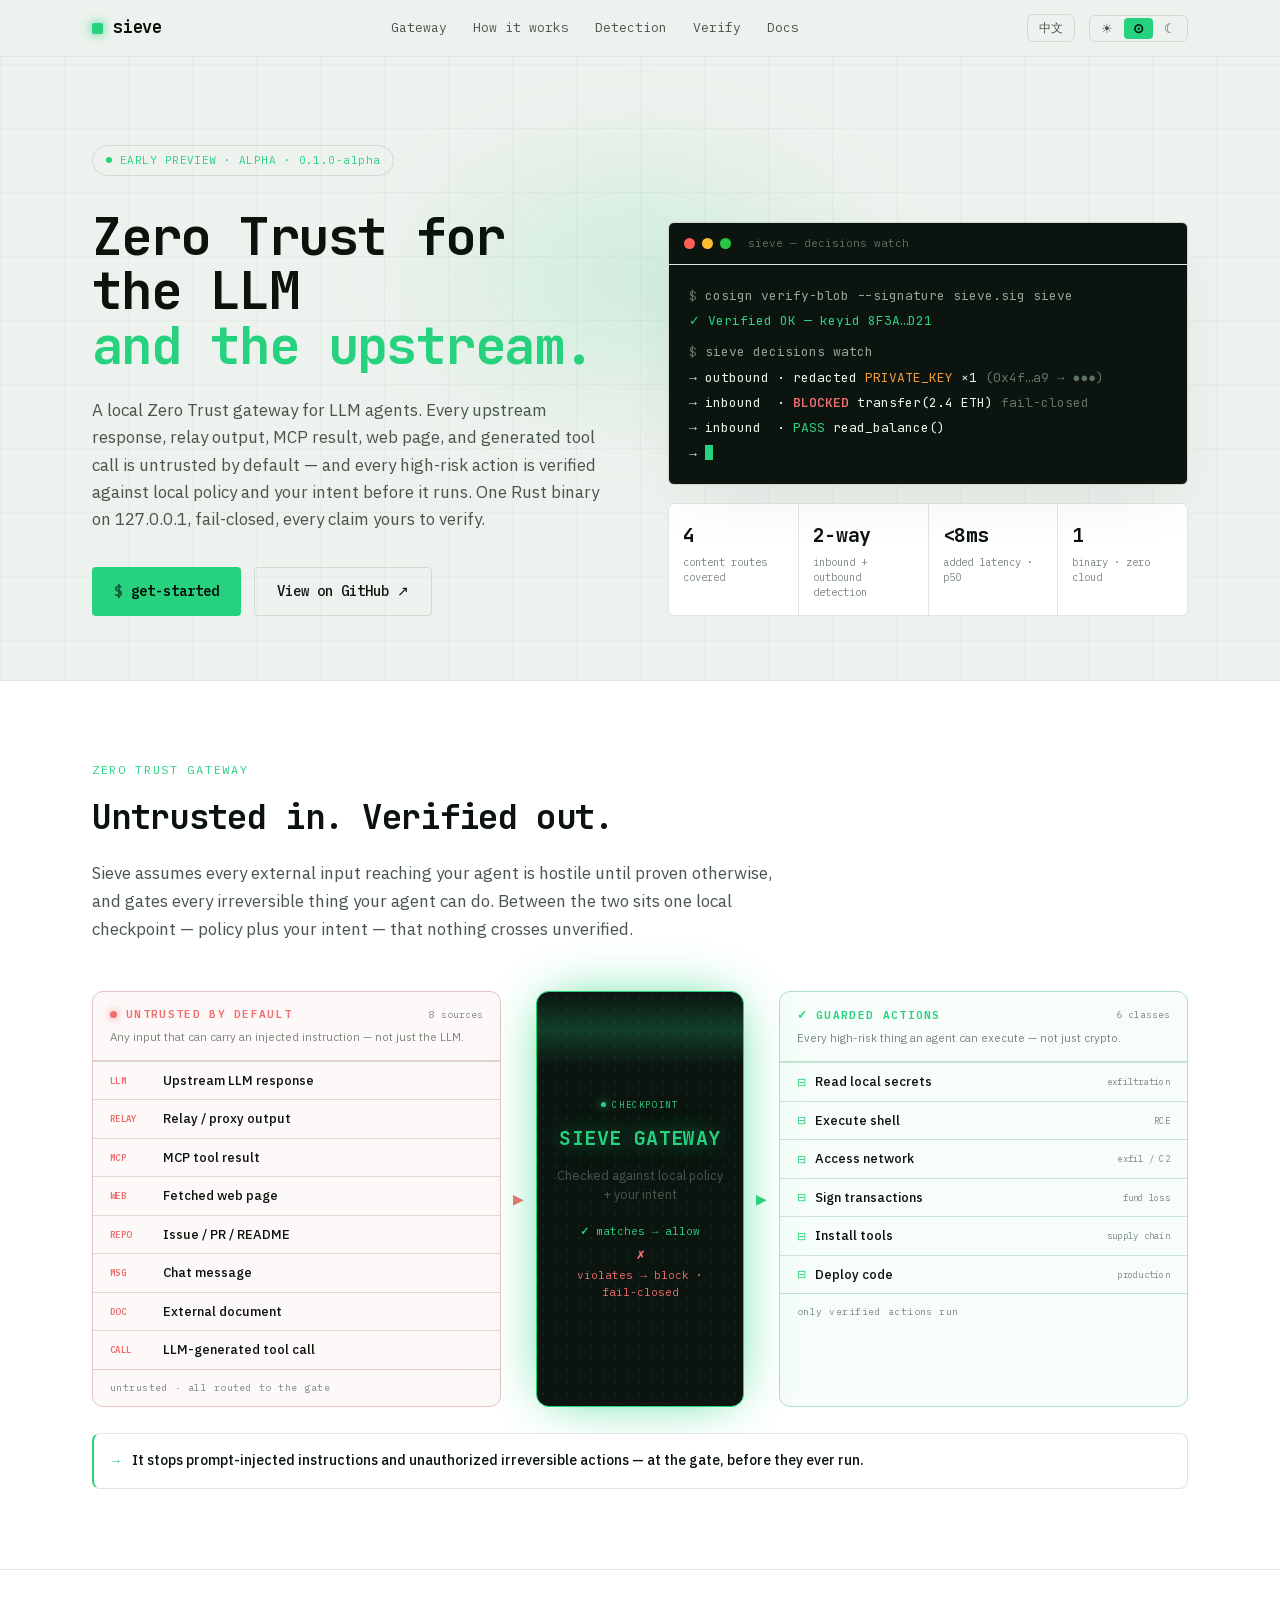
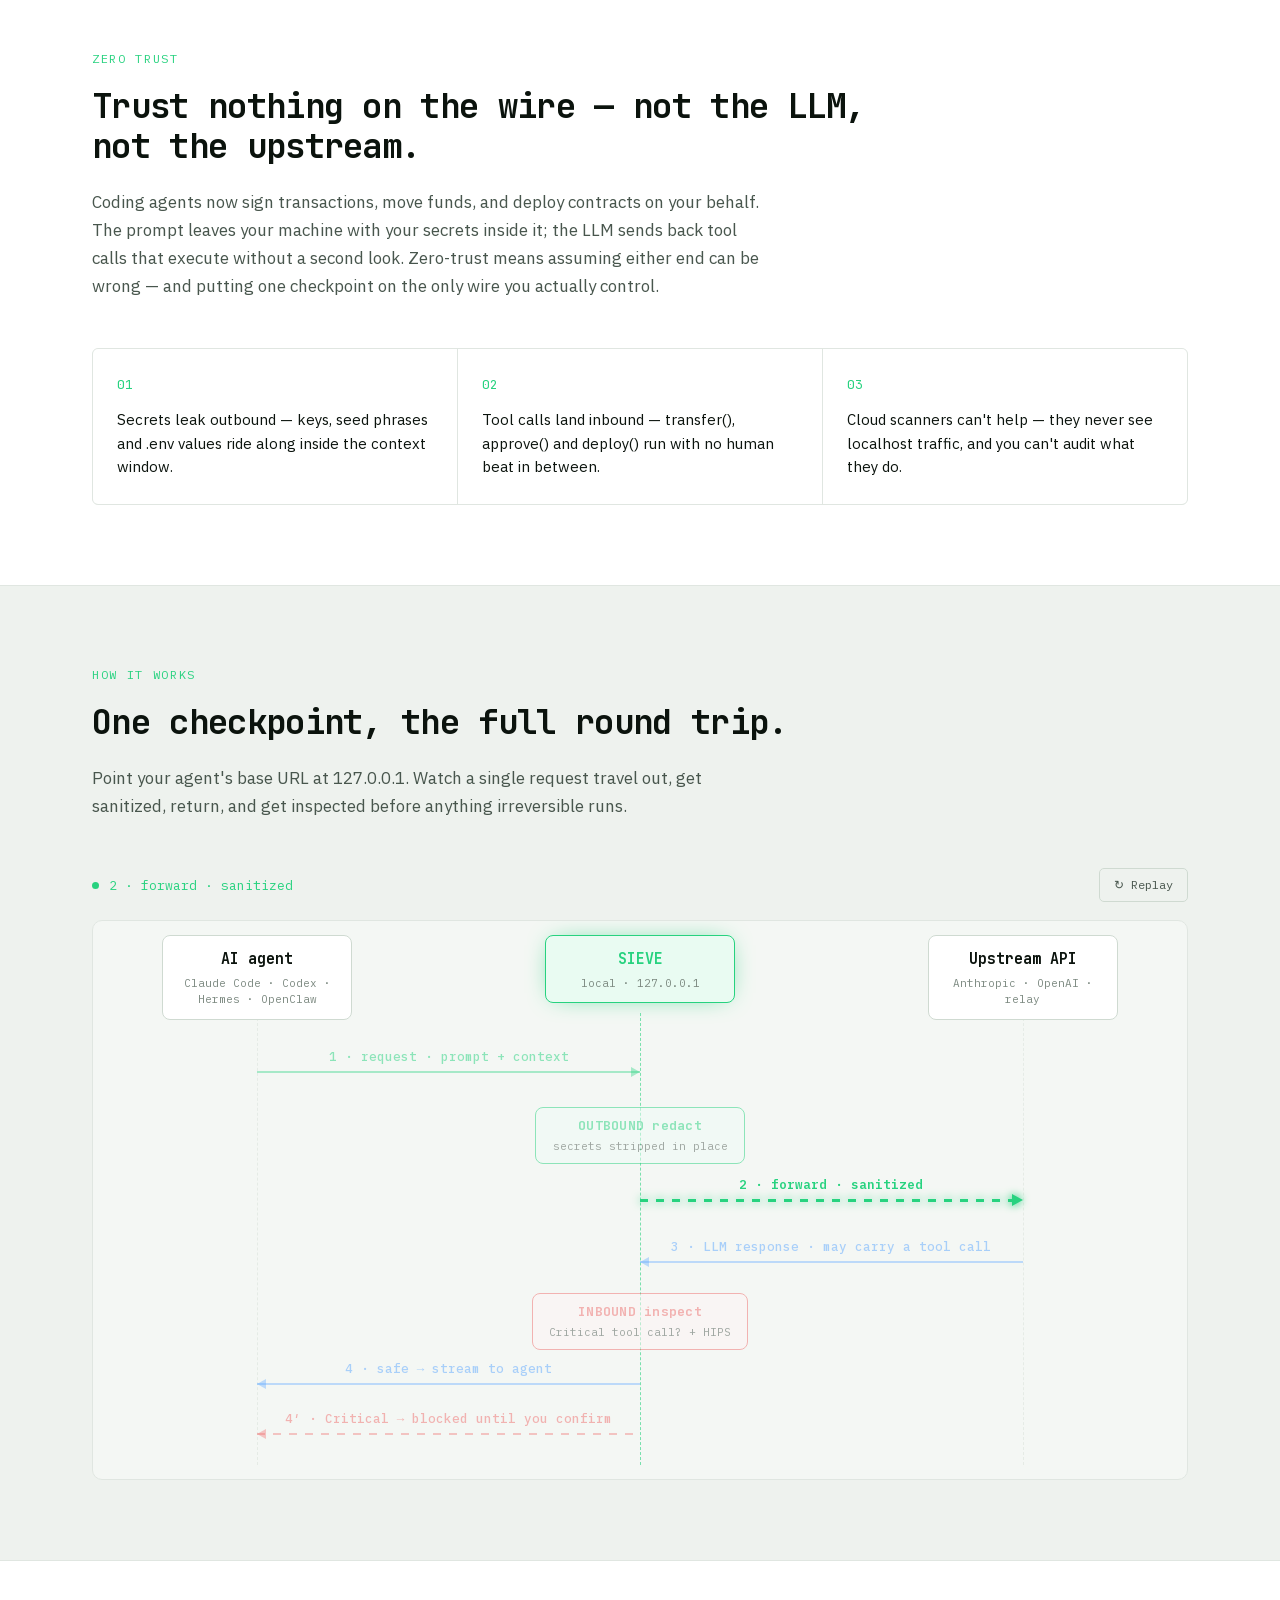
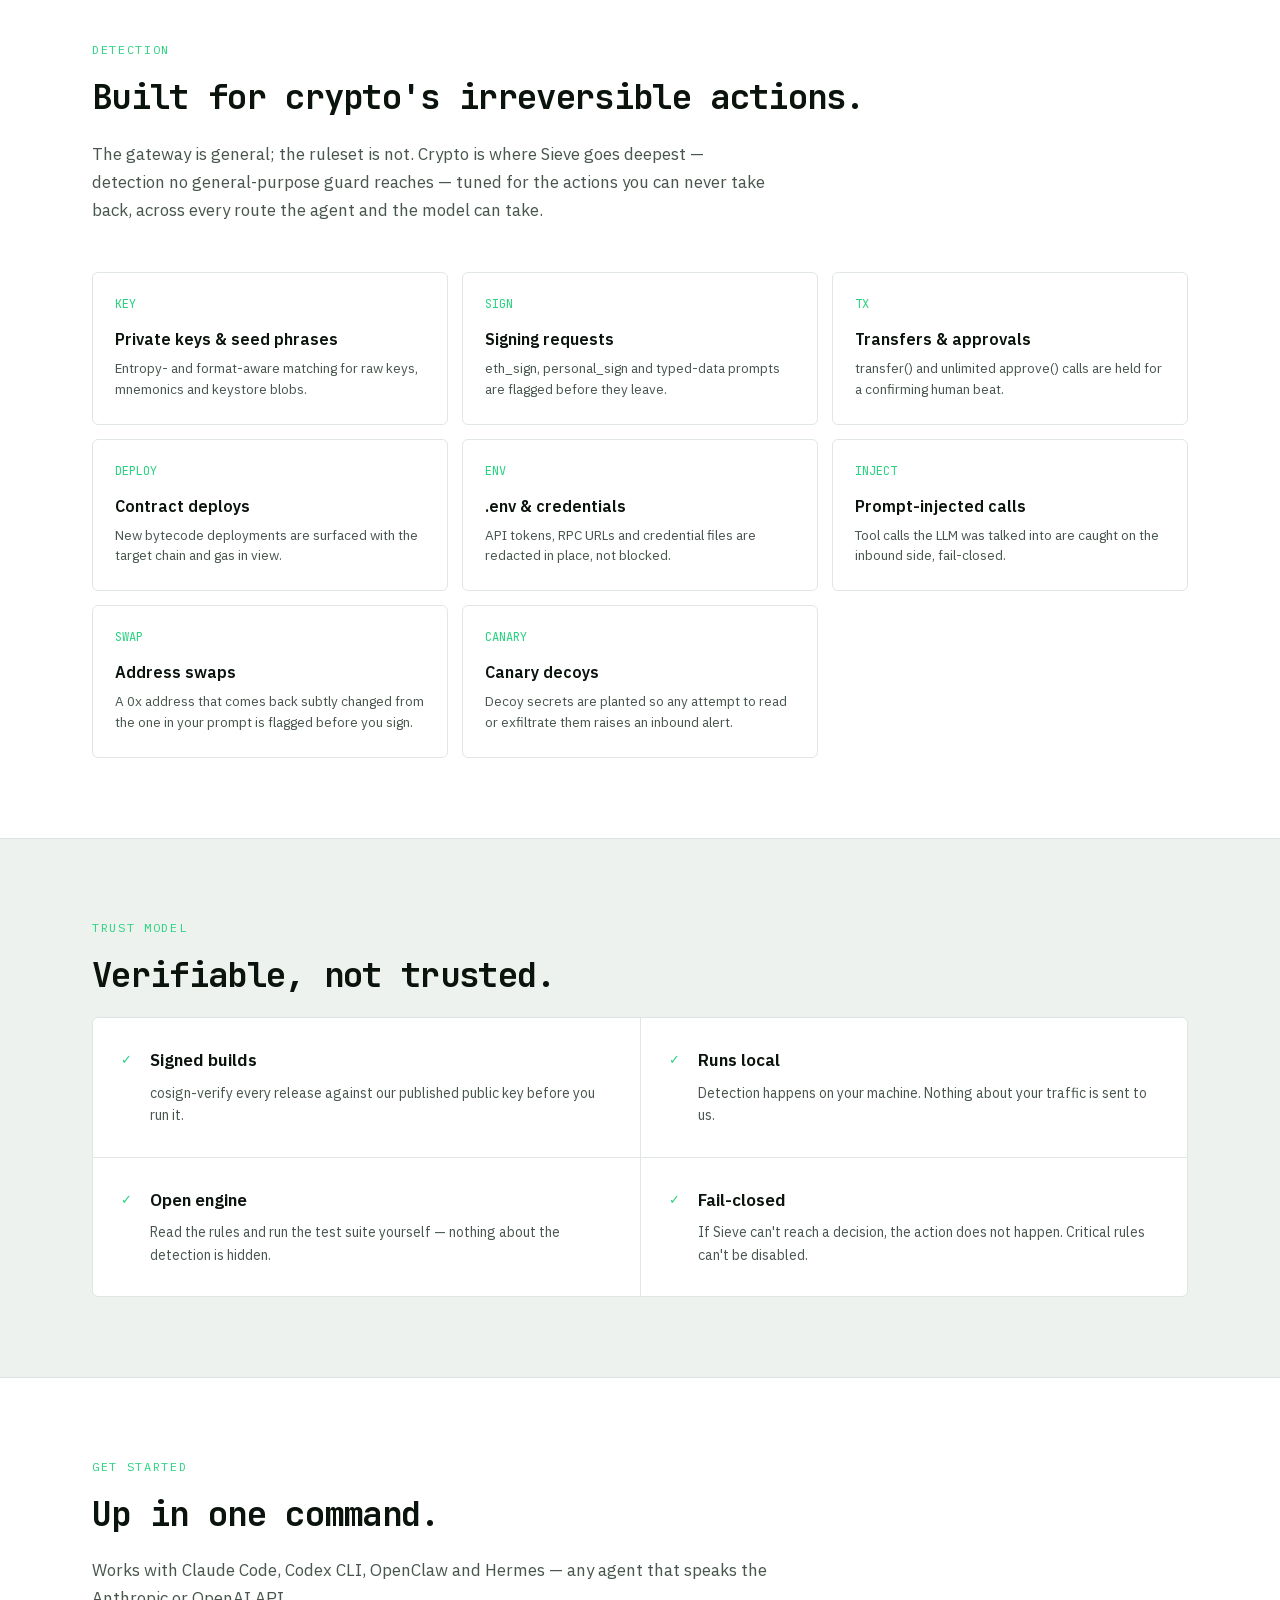
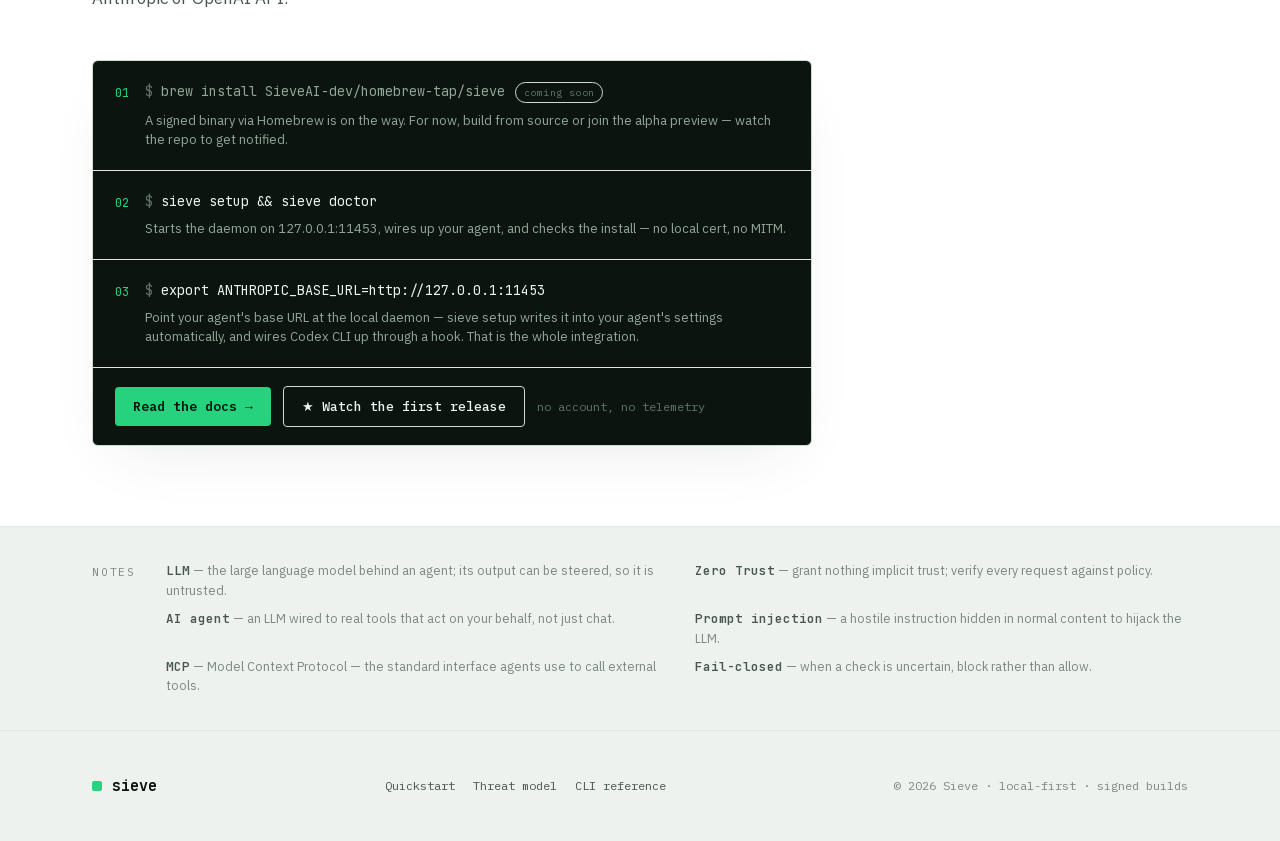
==== commit e6a987a2: "feat(seo): M2 on-site docs — quickstart, threat-model, CLI reference - three hand-maintained English" ====
--- a/src/index.html
+++ b/src/index.html
@@ -487,6 +487,11 @@
         <a class="site-footer__brand" href="/">
           <span class="brand__dot"></span>sieve
         </a>
+        <nav class="site-footer__nav" aria-label="Documentation">
+          <a href="/docs/quickstart.html"><span class="lang-en">Quickstart</span><span class="lang-zh">快速开始</span></a>
+          <a href="/docs/threat-model.html"><span class="lang-en">Threat model</span><span class="lang-zh">威胁模型</span></a>
+          <a href="/docs/cli.html"><span class="lang-en">CLI reference</span><span class="lang-zh">CLI 参考</span></a>
+        </nav>
         <div class="site-footer__meta">
           <span class="lang-en">© 2026 Sieve · local-first · signed builds</span>
           <span class="lang-zh">© 2026 Sieve · 本地优先 · 签名构建</span>
--- a/assets/style.css
+++ b/assets/style.css
@@ -709,6 +709,12 @@
 }
 .site-footer__brand .brand__dot { box-shadow:none; width:10px; height:10px; }
 .site-footer__meta { font-family:var(--ff-mono); font-size:12px; color:var(--text3); }
+.site-footer__nav { display:flex; gap:18px; flex-wrap:wrap; }
+.site-footer__nav a {
+  font-family:var(--ff-mono); font-size:12px; color:var(--text2);
+  text-decoration:none; transition:color .15s;
+}
+.site-footer__nav a:hover { color:var(--accent); }
 
 /* ---------------------------------------------------------------------------
    Docs — two-column layout
@@ -770,6 +776,50 @@
    stays visible when JS is off / fails (progressive enhancement). */
 html.js .reveal { opacity:0; }
 .reveal.in { animation:fadeUp .7s cubic-bezier(.2,.7,.2,1) forwards; }
+
+/* ---------------------------------------------------------------------------
+   Docs article pages  (/docs/*.html — prose, code blocks, tables)
+   --------------------------------------------------------------------------- */
+.docs-article { max-width:760px; }
+.docs-article h2 {
+  font-family:var(--ff-display); font-size:24px; font-weight:700;
+  letter-spacing:-.01em; margin:44px 0 14px; padding-top:8px;
+}
+.docs-article h3 { font-family:var(--ff-display); font-size:17px; font-weight:600; margin:28px 0 10px; }
+.docs-article p { font-size:15.5px; line-height:1.7; color:var(--text2); margin:0 0 14px; }
+.docs-article p strong, .docs-article li strong { color:var(--text); }
+.docs-article ul, .docs-article ol {
+  font-size:15.5px; line-height:1.7; color:var(--text2);
+  margin:0 0 14px; padding-left:22px;
+}
+.docs-article li { margin-bottom:6px; }
+.docs-article code {
+  font-family:var(--ff-mono); font-size:.9em; color:var(--text);
+  background:var(--surface2); border:1px solid var(--border); border-radius:4px; padding:1px 5px;
+}
+.docs-article pre {
+  background:var(--surface); border:1px solid var(--border); border-radius:8px;
+  padding:16px 18px; overflow-x:auto; margin:0 0 18px;
+}
+.docs-article pre code {
+  background:none; border:none; padding:0;
+  font-size:13px; line-height:1.7; color:var(--text);
+}
+.docs-article table { width:100%; border-collapse:collapse; font-size:14px; margin:0 0 18px; }
+.docs-article th, .docs-article td {
+  text-align:left; padding:9px 12px;
+  border-bottom:1px solid var(--border); vertical-align:top;
+}
+.docs-article th { font-family:var(--ff-mono); font-size:12px; letter-spacing:.06em; color:var(--text3); font-weight:500; }
+.docs-article td { color:var(--text2); line-height:1.55; }
+.docs-article td code { white-space:nowrap; }
+.docs-article a { color:var(--accent); text-decoration:none; }
+.docs-article a:hover { text-decoration:underline; }
+.docs-article .note {
+  border-left:3px solid var(--accent); background:var(--surface2);
+  padding:12px 16px; border-radius:0 8px 8px 0; margin:0 0 18px;
+  font-size:14.5px; color:var(--text2);
+}
 
 /* ---------------------------------------------------------------------------
    Language toggle  (default EN; .lang-zh hidden until html[data-lang="zh"])
